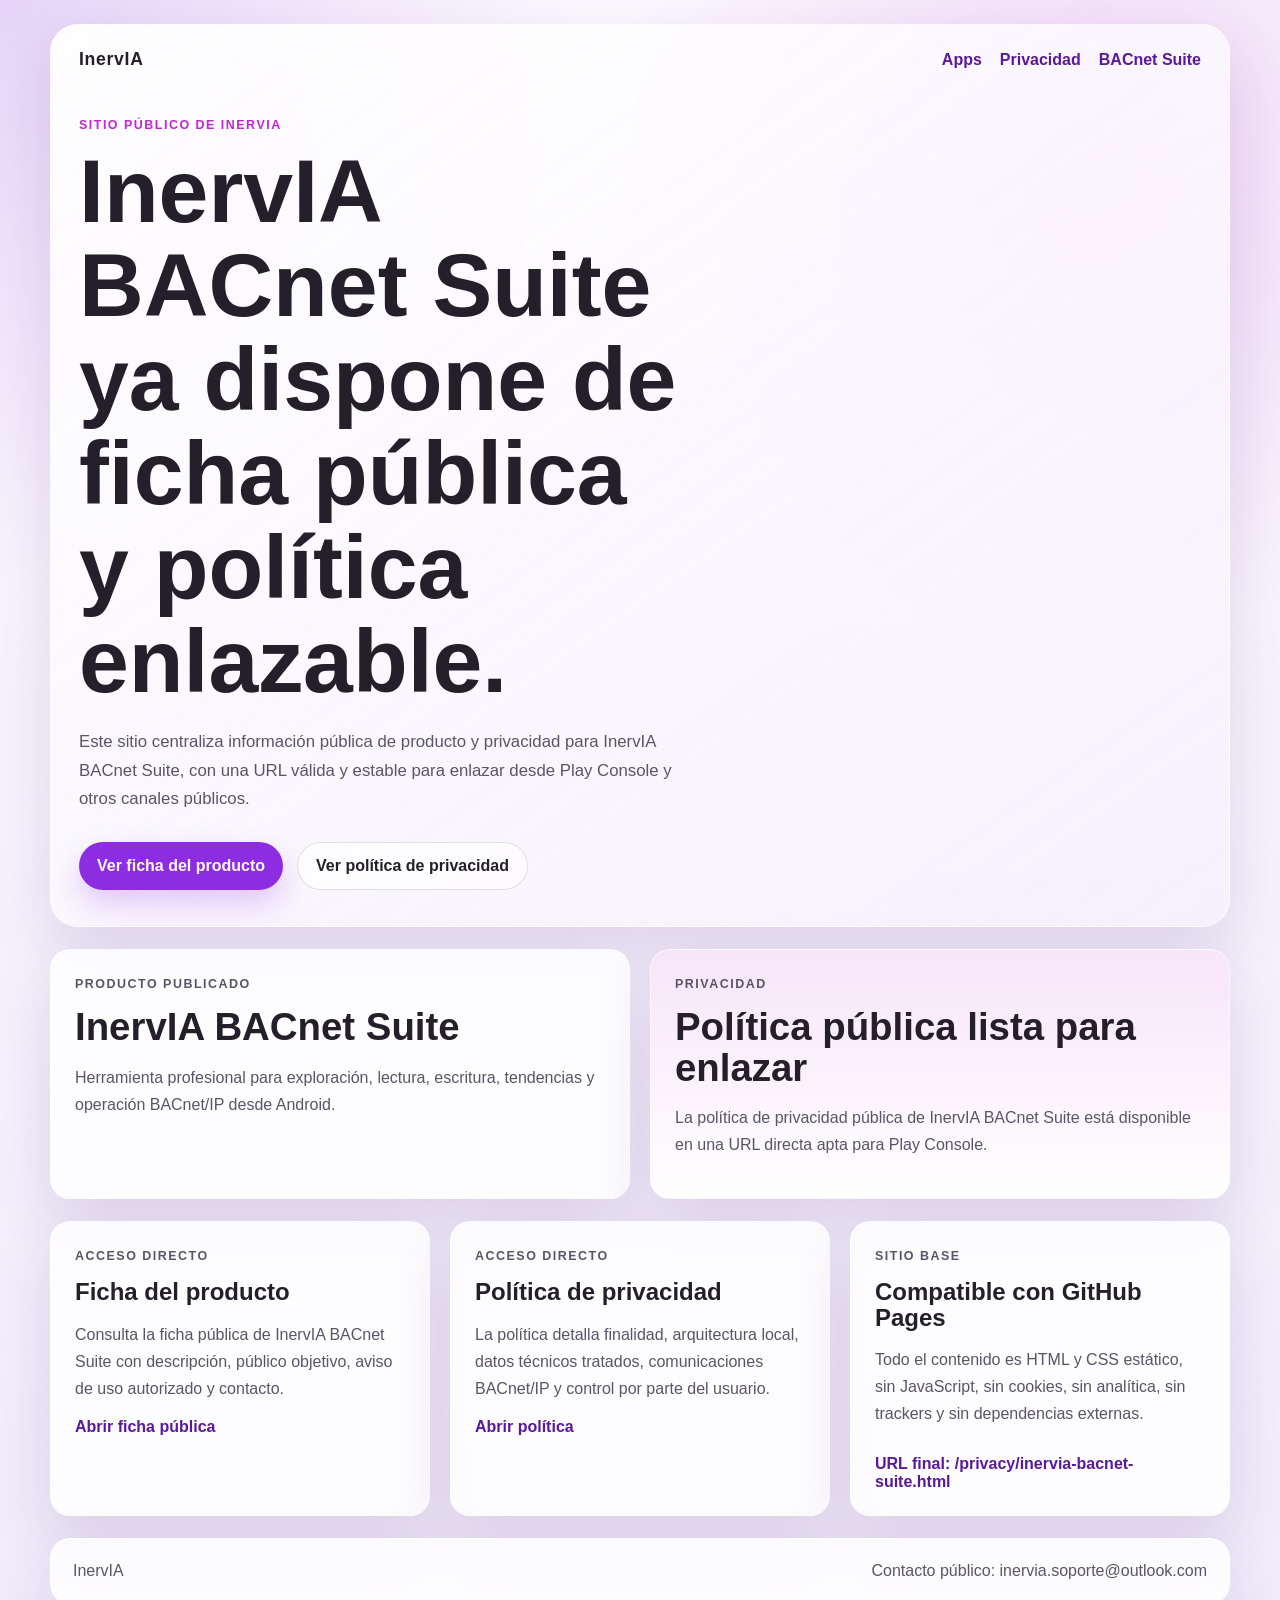
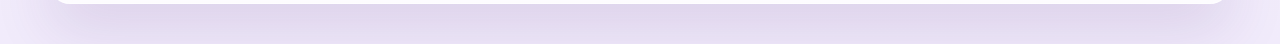
==== index.html @ f816b175 "Publica sitio inicial de InervIA Software" ====
<!DOCTYPE html>
<html lang="es">
<head>
  <meta charset="UTF-8">
  <meta name="viewport" content="width=device-width, initial-scale=1.0">
  <title>InervIA Software</title>
  <meta
    name="description"
    content="Sitio público de InervIA con acceso directo a la ficha y la política de privacidad de InervIA BACnet Suite."
  >
  <link rel="stylesheet" href="/styles.css">
</head>
<body>
  <div class="site-shell">
    <header class="hero">
      <nav class="topbar" aria-label="Principal">
        <a class="brand" href="/">InervIA</a>
        <div class="topbar-links">
          <a href="/apps/">Apps</a>
          <a href="/privacy/">Privacidad</a>
          <a href="/apps/inervia-bacnet-suite.html">BACnet Suite</a>
        </div>
      </nav>

      <section class="hero-copy">
        <p class="eyebrow">Sitio público de InervIA</p>
        <h1>InervIA BACnet Suite ya dispone de ficha pública y política enlazable.</h1>
        <p class="lead">
          Este sitio centraliza información pública de producto y privacidad para
          InervIA BACnet Suite, con una URL válida y estable para enlazar desde
          Play Console y otros canales públicos.
        </p>
        <div class="hero-actions">
          <a class="button button-primary" href="/apps/inervia-bacnet-suite.html">Ver ficha del producto</a>
          <a class="button button-secondary" href="/privacy/inervia-bacnet-suite.html">Ver política de privacidad</a>
        </div>
      </section>
    </header>

    <main>
      <section class="panel-grid" aria-label="Resumen">
        <article class="panel">
          <p class="panel-kicker">Producto publicado</p>
          <h2>InervIA BACnet Suite</h2>
          <p>
            Herramienta profesional para exploración, lectura, escritura, tendencias
            y operación BACnet/IP desde Android.
          </p>
        </article>

        <article class="panel accent-panel">
          <p class="panel-kicker">Privacidad</p>
          <h2>Política pública lista para enlazar</h2>
          <p>
            La política de privacidad pública de InervIA BACnet Suite está disponible
            en una URL directa apta para Play Console.
          </p>
        </article>
      </section>

      <section class="content-grid">
        <article class="content-card">
          <p class="panel-kicker">Acceso directo</p>
          <h3>Ficha del producto</h3>
          <p>
            Consulta la ficha pública de InervIA BACnet Suite con descripción,
            público objetivo, aviso de uso autorizado y contacto.
          </p>
          <a class="text-link" href="/apps/inervia-bacnet-suite.html">Abrir ficha pública</a>
        </article>

        <article class="content-card">
          <p class="panel-kicker">Acceso directo</p>
          <h3>Política de privacidad</h3>
          <p>
            La política detalla finalidad, arquitectura local, datos técnicos tratados,
            comunicaciones BACnet/IP y control por parte del usuario.
          </p>
          <a class="text-link" href="/privacy/inervia-bacnet-suite.html">Abrir política</a>
        </article>

        <article class="content-card">
          <p class="panel-kicker">Sitio base</p>
          <h3>Compatible con GitHub Pages</h3>
          <p>
            Todo el contenido es HTML y CSS estático, sin JavaScript, sin cookies,
            sin analítica, sin trackers y sin dependencias externas.
          </p>
          <span class="text-note">URL final: /privacy/inervia-bacnet-suite.html</span>
        </article>
      </section>
    </main>

    <footer class="site-footer">
      <p>InervIA</p>
      <p>Contacto público: inervia.soporte@outlook.com</p>
    </footer>
  </div>
</body>
</html>
---- styles.css ----
:root {
  --bg: #f7f4fb;
  --surface: rgba(255, 255, 255, 0.82);
  --surface-strong: #ffffff;
  --text: #241f2b;
  --muted: #5b5468;
  --line: rgba(36, 31, 43, 0.12);
  --brand: #8d2de2;
  --brand-deep: #5a189a;
  --accent: #c026d3;
  --shadow: 0 24px 60px rgba(79, 36, 122, 0.14);
  --radius-xl: 28px;
  --radius-lg: 20px;
  --radius-md: 14px;
  --max-width: 1180px;
}

* {
  box-sizing: border-box;
}

html {
  scroll-behavior: smooth;
}

body {
  margin: 0;
  font-family: "Segoe UI", Tahoma, Geneva, Verdana, sans-serif;
  color: var(--text);
  background:
    radial-gradient(circle at top left, rgba(141, 45, 226, 0.18), transparent 28%),
    radial-gradient(circle at 85% 10%, rgba(192, 38, 211, 0.16), transparent 26%),
    linear-gradient(180deg, #fbf9fe 0%, #f1ebfb 100%);
  min-height: 100vh;
}

a {
  color: inherit;
}

.site-shell {
  width: min(calc(100% - 32px), var(--max-width));
  margin: 0 auto;
  padding: 24px 0 40px;
}

.hero,
.panel,
.content-card,
.site-footer {
  backdrop-filter: blur(12px);
}

.hero {
  background: linear-gradient(145deg, rgba(255, 255, 255, 0.94), rgba(246, 240, 253, 0.8));
  border: 1px solid rgba(255, 255, 255, 0.55);
  border-radius: var(--radius-xl);
  box-shadow: var(--shadow);
  overflow: hidden;
}

.topbar {
  display: flex;
  justify-content: space-between;
  align-items: center;
  gap: 16px;
  padding: 24px 28px;
}

.brand {
  font-size: 1.1rem;
  font-weight: 700;
  letter-spacing: 0.04em;
  text-decoration: none;
}

.topbar-links {
  display: flex;
  gap: 18px;
  flex-wrap: wrap;
}

.topbar-links a,
.text-link {
  text-decoration: none;
  color: var(--brand-deep);
  font-weight: 600;
}

.hero-copy {
  padding: 24px 28px 36px;
}

.eyebrow,
.panel-kicker {
  margin: 0 0 12px;
  text-transform: uppercase;
  letter-spacing: 0.12em;
  font-size: 0.78rem;
  color: var(--accent);
  font-weight: 700;
}

h1,
h2,
h3 {
  margin: 0;
  line-height: 1.05;
}

h1 {
  max-width: 12ch;
  font-size: clamp(2.8rem, 7vw, 5.6rem);
}

h2 {
  font-size: clamp(1.8rem, 3vw, 2.4rem);
}

h3 {
  font-size: 1.5rem;
}

.lead,
.panel p,
.content-card p,
.site-footer p {
  color: var(--muted);
  line-height: 1.7;
}

.lead {
  max-width: 64ch;
  margin: 20px 0 0;
  font-size: 1.05rem;
}

.hero-actions {
  display: flex;
  gap: 14px;
  flex-wrap: wrap;
  margin-top: 28px;
}

.button {
  display: inline-flex;
  align-items: center;
  justify-content: center;
  min-height: 48px;
  padding: 0 18px;
  border-radius: 999px;
  text-decoration: none;
  font-weight: 700;
  transition: transform 180ms ease, box-shadow 180ms ease, background 180ms ease;
}

.button:hover,
.button:focus-visible,
.text-link:hover,
.text-link:focus-visible,
.topbar-links a:hover,
.topbar-links a:focus-visible {
  transform: translateY(-1px);
}

.button-primary {
  background: var(--brand);
  color: #fffaff;
  box-shadow: 0 14px 30px rgba(141, 45, 226, 0.24);
}

.button-secondary {
  background: rgba(255, 255, 255, 0.58);
  border: 1px solid var(--line);
}

.panel-grid,
.content-grid {
  display: grid;
  gap: 20px;
  margin-top: 22px;
}

.panel-grid {
  grid-template-columns: repeat(2, minmax(0, 1fr));
}

.content-grid {
  grid-template-columns: repeat(3, minmax(0, 1fr));
}

.panel,
.content-card,
.site-footer {
  background: var(--surface);
  border: 1px solid rgba(255, 255, 255, 0.6);
  border-radius: var(--radius-lg);
  box-shadow: var(--shadow);
}

.panel,
.content-card {
  padding: 24px;
}

.accent-panel {
  background:
    linear-gradient(180deg, rgba(192, 38, 211, 0.12), rgba(255, 255, 255, 0.72)),
    var(--surface-strong);
}

.text-note {
  display: inline-block;
  margin-top: 12px;
  color: var(--brand-deep);
  font-weight: 600;
}

.page-stack {
  display: grid;
  gap: 22px;
  margin-top: 22px;
}

.article-layout {
  display: grid;
  gap: 22px;
  grid-template-columns: minmax(0, 2fr) minmax(280px, 1fr);
  margin-top: 22px;
}

.article-card,
.sidebar-card {
  background: var(--surface);
  border: 1px solid rgba(255, 255, 255, 0.6);
  border-radius: var(--radius-lg);
  box-shadow: var(--shadow);
  padding: 26px;
}

.article-card h2,
.article-card h3,
.sidebar-card h3 {
  margin-bottom: 12px;
}

.article-card p,
.article-card li,
.sidebar-card p,
.sidebar-card li {
  color: var(--muted);
  line-height: 1.72;
}

.article-card section + section,
.sidebar-card section + section {
  margin-top: 26px;
}

.item-list {
  list-style: none;
  padding: 0;
  margin: 0;
  display: grid;
  gap: 16px;
}

.item-list li {
  padding: 18px 20px;
  background: rgba(255, 255, 255, 0.72);
  border: 1px solid var(--line);
  border-radius: var(--radius-md);
}

.item-list h3,
.item-list p {
  margin: 0;
}

.item-list p {
  margin-top: 8px;
}

.meta-list,
.bullet-list {
  padding-left: 20px;
  margin: 12px 0 0;
}

.meta-list li + li,
.bullet-list li + li {
  margin-top: 10px;
}

.callout {
  padding: 18px 20px;
  border-radius: var(--radius-md);
  border: 1px solid rgba(141, 45, 226, 0.18);
  background: linear-gradient(180deg, rgba(141, 45, 226, 0.08), rgba(255, 255, 255, 0.78));
}

.inline-code {
  font-family: Consolas, "Courier New", monospace;
  font-size: 0.95em;
  word-break: break-word;
}

.site-footer {
  display: flex;
  justify-content: space-between;
  gap: 16px;
  flex-wrap: wrap;
  padding: 18px 22px;
  margin-top: 22px;
}

.site-footer p {
  margin: 0;
}

@media (max-width: 900px) {
  .panel-grid,
  .content-grid,
  .article-layout {
    grid-template-columns: 1fr;
  }

  .topbar {
    align-items: flex-start;
    flex-direction: column;
  }
}

@media (max-width: 640px) {
  .site-shell {
    width: min(calc(100% - 20px), var(--max-width));
    padding-top: 10px;
  }

  .hero-copy,
  .topbar,
  .panel,
  .content-card,
  .article-card,
  .sidebar-card,
  .site-footer {
    padding-left: 18px;
    padding-right: 18px;
  }

  h1 {
    max-width: none;
  }

  .hero-actions {
    flex-direction: column;
  }

  .button {
    width: 100%;
  }
}
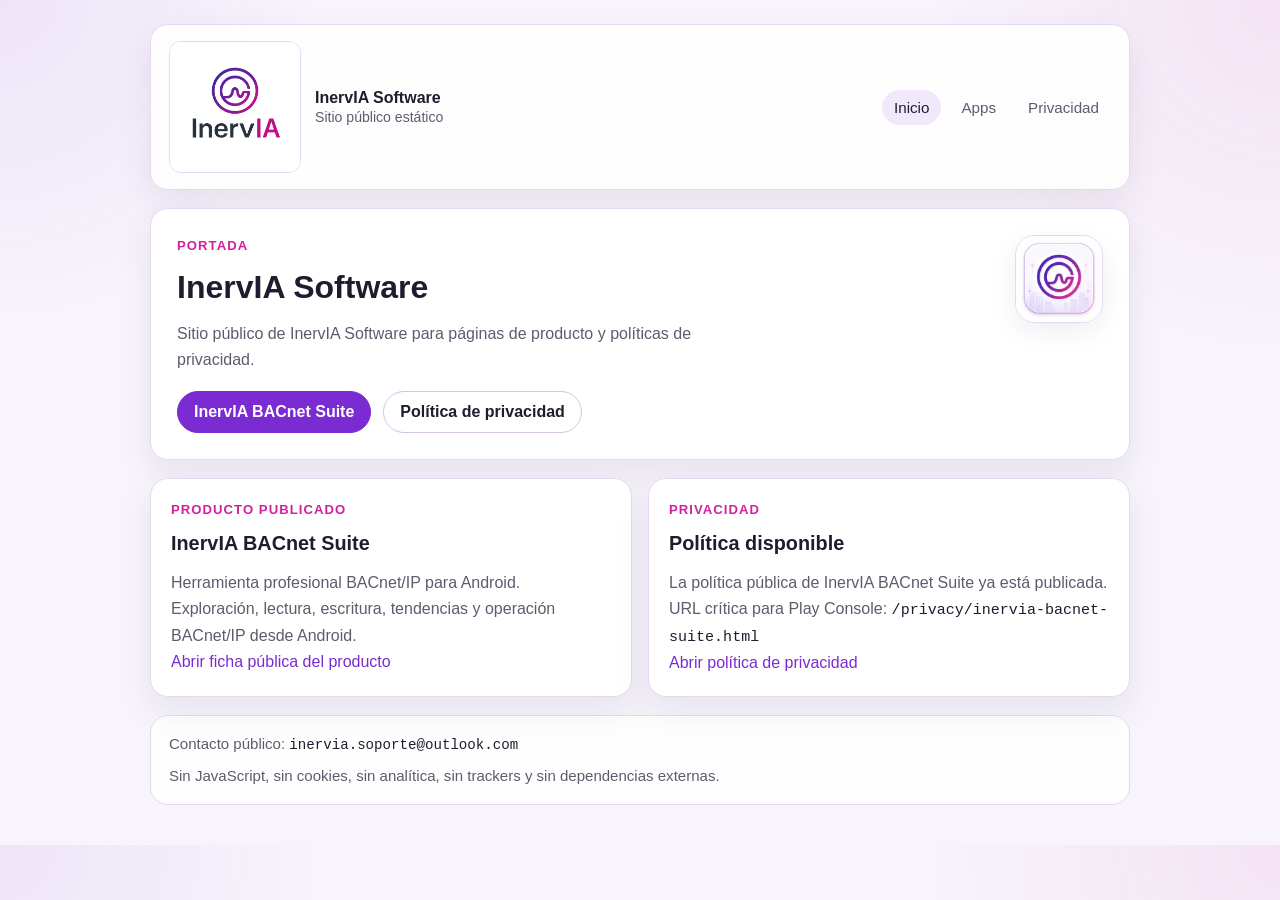
==== commit 1dd67b4e: "Actualiza sitio público de InervIA Software" ====
--- a/index.html
+++ b/index.html
@@ -1,99 +1,84 @@
 <!DOCTYPE html>
 <html lang="es">
 <head>
-  <meta charset="UTF-8">
+  <meta charset="utf-8">
   <meta name="viewport" content="width=device-width, initial-scale=1.0">
   <title>InervIA Software</title>
   <meta
     name="description"
-    content="Sitio público de InervIA con acceso directo a la ficha y la política de privacidad de InervIA BACnet Suite."
+    content="Sitio público de InervIA Software para páginas de producto y políticas de privacidad."
   >
   <link rel="stylesheet" href="/styles.css">
 </head>
 <body>
-  <div class="site-shell">
-    <header class="hero">
-      <nav class="topbar" aria-label="Principal">
-        <a class="brand" href="/">InervIA</a>
-        <div class="topbar-links">
-          <a href="/apps/">Apps</a>
-          <a href="/privacy/">Privacidad</a>
-          <a href="/apps/inervia-bacnet-suite.html">BACnet Suite</a>
-        </div>
+  <div class="page">
+    <header class="site-header">
+      <a class="brand" href="/">
+        <img class="brand-logo" src="/assets/img/inervia_logo_light.jpg" alt="Logo de InervIA">
+        <span class="brand-copy">
+          <strong>InervIA Software</strong>
+          <span>Sitio público estático</span>
+        </span>
+      </a>
+      <nav class="site-nav" aria-label="Principal">
+        <a class="is-current" href="/">Inicio</a>
+        <a href="/apps/">Apps</a>
+        <a href="/privacy/">Privacidad</a>
       </nav>
-
-      <section class="hero-copy">
-        <p class="eyebrow">Sitio público de InervIA</p>
-        <h1>InervIA BACnet Suite ya dispone de ficha pública y política enlazable.</h1>
-        <p class="lead">
-          Este sitio centraliza información pública de producto y privacidad para
-          InervIA BACnet Suite, con una URL válida y estable para enlazar desde
-          Play Console y otros canales públicos.
-        </p>
-        <div class="hero-actions">
-          <a class="button button-primary" href="/apps/inervia-bacnet-suite.html">Ver ficha del producto</a>
-          <a class="button button-secondary" href="/privacy/inervia-bacnet-suite.html">Ver política de privacidad</a>
-        </div>
-      </section>
     </header>
 
     <main>
-      <section class="panel-grid" aria-label="Resumen">
-        <article class="panel">
-          <p class="panel-kicker">Producto publicado</p>
-          <h2>InervIA BACnet Suite</h2>
-          <p>
-            Herramienta profesional para exploración, lectura, escritura, tendencias
-            y operación BACnet/IP desde Android.
-          </p>
-        </article>
-
-        <article class="panel accent-panel">
-          <p class="panel-kicker">Privacidad</p>
-          <h2>Política pública lista para enlazar</h2>
-          <p>
-            La política de privacidad pública de InervIA BACnet Suite está disponible
-            en una URL directa apta para Play Console.
-          </p>
-        </article>
+      <section class="main-card">
+        <div class="hero-row">
+          <div>
+            <p class="eyebrow">Portada</p>
+            <h1>InervIA Software</h1>
+            <p class="lead">
+              Sitio público de InervIA Software para páginas de producto y políticas
+              de privacidad.
+            </p>
+            <div class="hero-actions">
+              <a class="button button-primary" href="/apps/inervia-bacnet-suite.html">InervIA BACnet Suite</a>
+              <a class="button button-secondary" href="/privacy/inervia-bacnet-suite.html">Política de privacidad</a>
+            </div>
+          </div>
+          <div class="hero-side">
+            <img src="/assets/img/inervia_app_icon.png" alt="Icono de InervIA BACnet Suite">
+          </div>
+        </div>
       </section>
 
-      <section class="content-grid">
+      <section class="grid grid-2">
         <article class="content-card">
-          <p class="panel-kicker">Acceso directo</p>
-          <h3>Ficha del producto</h3>
-          <p>
-            Consulta la ficha pública de InervIA BACnet Suite con descripción,
-            público objetivo, aviso de uso autorizado y contacto.
+          <p class="eyebrow">Producto publicado</p>
+          <h2>InervIA BACnet Suite</h2>
+          <p class="lead">
+            Herramienta profesional BACnet/IP para Android.
           </p>
-          <a class="text-link" href="/apps/inervia-bacnet-suite.html">Abrir ficha pública</a>
+          <p class="muted">
+            Exploración, lectura, escritura, tendencias y operación BACnet/IP desde Android.
+          </p>
+          <p><a href="/apps/inervia-bacnet-suite.html">Abrir ficha pública del producto</a></p>
         </article>
 
         <article class="content-card">
-          <p class="panel-kicker">Acceso directo</p>
-          <h3>Política de privacidad</h3>
-          <p>
-            La política detalla finalidad, arquitectura local, datos técnicos tratados,
-            comunicaciones BACnet/IP y control por parte del usuario.
+          <p class="eyebrow">Privacidad</p>
+          <h2>Política disponible</h2>
+          <p class="lead">
+            La política pública de InervIA BACnet Suite ya está publicada.
           </p>
-          <a class="text-link" href="/privacy/inervia-bacnet-suite.html">Abrir política</a>
-        </article>
-
-        <article class="content-card">
-          <p class="panel-kicker">Sitio base</p>
-          <h3>Compatible con GitHub Pages</h3>
-          <p>
-            Todo el contenido es HTML y CSS estático, sin JavaScript, sin cookies,
-            sin analítica, sin trackers y sin dependencias externas.
+          <p class="muted">
+            URL crítica para Play Console:
+            <span class="inline-code">/privacy/inervia-bacnet-suite.html</span>
           </p>
-          <span class="text-note">URL final: /privacy/inervia-bacnet-suite.html</span>
+          <p><a href="/privacy/inervia-bacnet-suite.html">Abrir política de privacidad</a></p>
         </article>
       </section>
     </main>
 
-    <footer class="site-footer">
-      <p>InervIA</p>
-      <p>Contacto público: inervia.soporte@outlook.com</p>
+    <footer class="footer">
+      <p>Contacto público: <span class="inline-code">inervia.soporte@outlook.com</span></p>
+      <p>Sin JavaScript, sin cookies, sin analítica, sin trackers y sin dependencias externas.</p>
     </footer>
   </div>
 </body>
--- a/styles.css
+++ b/styles.css
@@ -1,18 +1,19 @@
 :root {
   --bg: #f7f4fb;
-  --surface: rgba(255, 255, 255, 0.82);
-  --surface-strong: #ffffff;
-  --text: #241f2b;
-  --muted: #5b5468;
-  --line: rgba(36, 31, 43, 0.12);
-  --brand: #8d2de2;
-  --brand-deep: #5a189a;
-  --accent: #c026d3;
-  --shadow: 0 24px 60px rgba(79, 36, 122, 0.14);
-  --radius-xl: 28px;
-  --radius-lg: 20px;
+  --surface: #ffffff;
+  --surface-muted: #fcfaff;
+  --text: #2b2235;
+  --text-soft: #5f5b6e;
+  --brand: #7b2bd2;
+  --brand-dark: #221b2f;
+  --accent: #d1219f;
+  --border: #e5d9f2;
+  --border-strong: #d6c4ea;
+  --shadow: 0 14px 34px rgba(48, 31, 77, 0.08);
+  --max-width: 980px;
+  --radius-lg: 18px;
   --radius-md: 14px;
-  --max-width: 1180px;
+  --radius-sm: 10px;
 }
 
 * {
@@ -20,7 +21,7 @@
 }
 
 html {
-  scroll-behavior: smooth;
+  font-size: 16px;
 }
 
 body {
@@ -28,328 +29,355 @@
   font-family: "Segoe UI", Tahoma, Geneva, Verdana, sans-serif;
   color: var(--text);
   background:
-    radial-gradient(circle at top left, rgba(141, 45, 226, 0.18), transparent 28%),
-    radial-gradient(circle at 85% 10%, rgba(192, 38, 211, 0.16), transparent 26%),
-    linear-gradient(180deg, #fbf9fe 0%, #f1ebfb 100%);
-  min-height: 100vh;
+    radial-gradient(circle at top right, rgba(209, 33, 159, 0.08), transparent 22rem),
+    radial-gradient(circle at top left, rgba(123, 43, 210, 0.08), transparent 20rem),
+    var(--bg);
+}
+
+img {
+  display: block;
+  max-width: 100%;
 }
 
 a {
-  color: inherit;
-}
-
-.site-shell {
+  color: var(--brand);
+  text-decoration: none;
+}
+
+a:hover,
+a:focus-visible {
+  text-decoration: underline;
+}
+
+.page {
   width: min(calc(100% - 32px), var(--max-width));
   margin: 0 auto;
   padding: 24px 0 40px;
 }
 
-.hero,
+.site-header {
+  display: flex;
+  align-items: center;
+  justify-content: space-between;
+  gap: 18px;
+  padding: 16px 18px;
+  background: rgba(255, 255, 255, 0.9);
+  border: 1px solid var(--border);
+  border-radius: var(--radius-lg);
+  box-shadow: var(--shadow);
+}
+
+.brand {
+  display: inline-flex;
+  align-items: center;
+  gap: 14px;
+  min-width: 0;
+  color: inherit;
+  text-decoration: none;
+}
+
+.brand-logo {
+  width: 132px;
+  height: auto;
+  border-radius: 12px;
+  border: 1px solid var(--border);
+  background: #ffffff;
+}
+
+.brand-mark {
+  width: 44px;
+  height: 44px;
+  border-radius: 12px;
+  border: 1px solid var(--border);
+  background: #ffffff;
+}
+
+.brand-copy {
+  min-width: 0;
+}
+
+.brand-copy strong {
+  display: block;
+  font-size: 1rem;
+  color: var(--brand-dark);
+}
+
+.brand-copy span {
+  display: block;
+  margin-top: 2px;
+  font-size: 0.88rem;
+  color: var(--text-soft);
+}
+
+.site-nav {
+  display: flex;
+  align-items: center;
+  gap: 8px;
+  flex-wrap: wrap;
+}
+
+.site-nav a {
+  padding: 9px 12px;
+  border-radius: 999px;
+  color: var(--text-soft);
+  font-size: 0.95rem;
+}
+
+.site-nav a.is-current,
+.site-nav a:hover,
+.site-nav a:focus-visible {
+  background: #f1e9fb;
+  color: var(--brand-dark);
+  text-decoration: none;
+}
+
+.main-card,
 .panel,
+.list-card,
 .content-card,
-.site-footer {
-  backdrop-filter: blur(12px);
-}
-
-.hero {
-  background: linear-gradient(145deg, rgba(255, 255, 255, 0.94), rgba(246, 240, 253, 0.8));
-  border: 1px solid rgba(255, 255, 255, 0.55);
-  border-radius: var(--radius-xl);
+.meta-card {
+  background: var(--surface);
+  border: 1px solid var(--border);
+  border-radius: var(--radius-lg);
   box-shadow: var(--shadow);
-  overflow: hidden;
-}
-
-.topbar {
+}
+
+.main-card {
+  margin-top: 18px;
+  padding: 26px;
+}
+
+.hero-row {
   display: flex;
+  align-items: flex-start;
   justify-content: space-between;
-  align-items: center;
-  gap: 16px;
-  padding: 24px 28px;
-}
-
-.brand {
-  font-size: 1.1rem;
+  gap: 24px;
+}
+
+.eyebrow {
+  margin: 0 0 10px;
+  color: var(--accent);
+  font-size: 0.82rem;
   font-weight: 700;
-  letter-spacing: 0.04em;
-  text-decoration: none;
-}
-
-.topbar-links {
-  display: flex;
-  gap: 18px;
-  flex-wrap: wrap;
-}
-
-.topbar-links a,
-.text-link {
-  text-decoration: none;
-  color: var(--brand-deep);
-  font-weight: 600;
-}
-
-.hero-copy {
-  padding: 24px 28px 36px;
-}
-
-.eyebrow,
-.panel-kicker {
-  margin: 0 0 12px;
+  letter-spacing: 0.08em;
   text-transform: uppercase;
-  letter-spacing: 0.12em;
-  font-size: 0.78rem;
-  color: var(--accent);
-  font-weight: 700;
 }
 
 h1,
 h2,
 h3 {
   margin: 0;
-  line-height: 1.05;
+  color: var(--brand-dark);
+  line-height: 1.25;
 }
 
 h1 {
-  max-width: 12ch;
-  font-size: clamp(2.8rem, 7vw, 5.6rem);
+  font-size: clamp(1.75rem, 2.5vw, 2.2rem);
 }
 
 h2 {
-  font-size: clamp(1.8rem, 3vw, 2.4rem);
+  font-size: 1.24rem;
 }
 
 h3 {
-  font-size: 1.5rem;
-}
-
-.lead,
-.panel p,
-.content-card p,
-.site-footer p {
-  color: var(--muted);
-  line-height: 1.7;
+  font-size: 1.05rem;
+}
+
+p,
+li {
+  color: var(--text-soft);
+  line-height: 1.65;
+}
+
+p {
+  margin: 0;
 }
 
 .lead {
-  max-width: 64ch;
-  margin: 20px 0 0;
-  font-size: 1.05rem;
+  margin-top: 14px;
+  max-width: 62ch;
+  font-size: 1rem;
 }
 
 .hero-actions {
   display: flex;
-  gap: 14px;
+  gap: 12px;
   flex-wrap: wrap;
-  margin-top: 28px;
+  margin-top: 18px;
 }
 
 .button {
   display: inline-flex;
   align-items: center;
   justify-content: center;
-  min-height: 48px;
-  padding: 0 18px;
+  min-height: 42px;
+  padding: 0 16px;
   border-radius: 999px;
-  text-decoration: none;
-  font-weight: 700;
-  transition: transform 180ms ease, box-shadow 180ms ease, background 180ms ease;
-}
-
-.button:hover,
-.button:focus-visible,
-.text-link:hover,
-.text-link:focus-visible,
-.topbar-links a:hover,
-.topbar-links a:focus-visible {
-  transform: translateY(-1px);
+  border: 1px solid var(--border-strong);
+  font-weight: 600;
 }
 
 .button-primary {
   background: var(--brand);
-  color: #fffaff;
-  box-shadow: 0 14px 30px rgba(141, 45, 226, 0.24);
+  border-color: var(--brand);
+  color: #ffffff;
 }
 
 .button-secondary {
-  background: rgba(255, 255, 255, 0.58);
-  border: 1px solid var(--line);
-}
-
-.panel-grid,
-.content-grid {
+  background: #ffffff;
+  color: var(--brand-dark);
+}
+
+.hero-side {
+  flex: 0 0 88px;
+}
+
+.hero-side img {
+  width: 88px;
+  height: 88px;
+  border-radius: 20px;
+  border: 1px solid var(--border);
+  box-shadow: 0 8px 24px rgba(48, 31, 77, 0.08);
+}
+
+.grid {
   display: grid;
-  gap: 20px;
-  margin-top: 22px;
-}
-
-.panel-grid {
+  gap: 16px;
+  margin-top: 18px;
+}
+
+.grid-2 {
   grid-template-columns: repeat(2, minmax(0, 1fr));
 }
 
-.content-grid {
+.grid-3 {
   grid-template-columns: repeat(3, minmax(0, 1fr));
 }
 
 .panel,
 .content-card,
-.site-footer {
-  background: var(--surface);
-  border: 1px solid rgba(255, 255, 255, 0.6);
-  border-radius: var(--radius-lg);
-  box-shadow: var(--shadow);
-}
-
-.panel,
-.content-card {
-  padding: 24px;
-}
-
-.accent-panel {
-  background:
-    linear-gradient(180deg, rgba(192, 38, 211, 0.12), rgba(255, 255, 255, 0.72)),
-    var(--surface-strong);
-}
-
-.text-note {
-  display: inline-block;
-  margin-top: 12px;
-  color: var(--brand-deep);
-  font-weight: 600;
-}
-
-.page-stack {
-  display: grid;
-  gap: 22px;
-  margin-top: 22px;
-}
-
-.article-layout {
-  display: grid;
-  gap: 22px;
-  grid-template-columns: minmax(0, 2fr) minmax(280px, 1fr);
-  margin-top: 22px;
-}
-
-.article-card,
-.sidebar-card {
-  background: var(--surface);
-  border: 1px solid rgba(255, 255, 255, 0.6);
-  border-radius: var(--radius-lg);
-  box-shadow: var(--shadow);
-  padding: 26px;
-}
-
-.article-card h2,
-.article-card h3,
-.sidebar-card h3 {
-  margin-bottom: 12px;
-}
-
-.article-card p,
-.article-card li,
-.sidebar-card p,
-.sidebar-card li {
-  color: var(--muted);
-  line-height: 1.72;
-}
-
-.article-card section + section,
-.sidebar-card section + section {
-  margin-top: 26px;
-}
-
-.item-list {
+.list-card,
+.meta-card {
+  padding: 20px;
+}
+
+.list {
   list-style: none;
   padding: 0;
   margin: 0;
   display: grid;
-  gap: 16px;
-}
-
-.item-list li {
-  padding: 18px 20px;
-  background: rgba(255, 255, 255, 0.72);
-  border: 1px solid var(--line);
+  gap: 14px;
+}
+
+.list li {
+  padding: 16px 18px;
+  border: 1px solid var(--border);
   border-radius: var(--radius-md);
-}
-
-.item-list h3,
-.item-list p {
-  margin: 0;
-}
-
-.item-list p {
-  margin-top: 8px;
-}
-
-.meta-list,
-.bullet-list {
+  background: var(--surface-muted);
+}
+
+.list li p,
+.list li h3 {
+  margin-top: 6px;
+}
+
+.article-layout {
+  display: grid;
+  grid-template-columns: minmax(0, 1.7fr) minmax(250px, 0.9fr);
+  gap: 18px;
+  margin-top: 18px;
+}
+
+.article-card {
+  background: var(--surface);
+  border: 1px solid var(--border);
+  border-radius: var(--radius-lg);
+  box-shadow: var(--shadow);
+  padding: 24px;
+}
+
+.article-card section + section,
+.meta-card section + section {
+  margin-top: 24px;
+}
+
+.article-card h2 {
+  margin-bottom: 10px;
+}
+
+.article-card ul,
+.meta-card ul {
+  margin: 12px 0 0;
   padding-left: 20px;
-  margin: 12px 0 0;
-}
-
-.meta-list li + li,
-.bullet-list li + li {
-  margin-top: 10px;
 }
 
 .callout {
-  padding: 18px 20px;
+  padding: 15px 16px;
+  background: #fbf7ff;
+  border: 1px solid var(--border);
+  border-left: 4px solid var(--accent);
   border-radius: var(--radius-md);
-  border: 1px solid rgba(141, 45, 226, 0.18);
-  background: linear-gradient(180deg, rgba(141, 45, 226, 0.08), rgba(255, 255, 255, 0.78));
+}
+
+.muted {
+  color: var(--text-soft);
 }
 
 .inline-code {
   font-family: Consolas, "Courier New", monospace;
-  font-size: 0.95em;
-  word-break: break-word;
-}
-
-.site-footer {
-  display: flex;
-  justify-content: space-between;
-  gap: 16px;
-  flex-wrap: wrap;
-  padding: 18px 22px;
-  margin-top: 22px;
-}
-
-.site-footer p {
-  margin: 0;
-}
-
-@media (max-width: 900px) {
-  .panel-grid,
-  .content-grid,
-  .article-layout {
+  font-size: 0.94em;
+  color: var(--brand-dark);
+}
+
+.footer {
+  margin-top: 18px;
+  padding: 16px 18px;
+  background: rgba(255, 255, 255, 0.88);
+  border: 1px solid var(--border);
+  border-radius: var(--radius-lg);
+  color: var(--text-soft);
+  font-size: 0.94rem;
+}
+
+.footer p + p {
+  margin-top: 6px;
+}
+
+@media (max-width: 860px) {
+  .site-header,
+  .hero-row,
+  .article-layout,
+  .grid-2,
+  .grid-3 {
     grid-template-columns: 1fr;
-  }
-
-  .topbar {
-    align-items: flex-start;
     flex-direction: column;
   }
+
+  .hero-side {
+    flex-basis: auto;
+  }
 }
 
 @media (max-width: 640px) {
-  .site-shell {
+  .page {
     width: min(calc(100% - 20px), var(--max-width));
-    padding-top: 10px;
-  }
-
-  .hero-copy,
-  .topbar,
+    padding-top: 14px;
+  }
+
+  .site-header,
+  .main-card,
   .panel,
+  .list-card,
   .content-card,
   .article-card,
-  .sidebar-card,
-  .site-footer {
-    padding-left: 18px;
-    padding-right: 18px;
-  }
-
-  h1 {
-    max-width: none;
+  .meta-card,
+  .footer {
+    padding-left: 16px;
+    padding-right: 16px;
+  }
+
+  .brand-logo {
+    width: 110px;
   }
 
   .hero-actions {
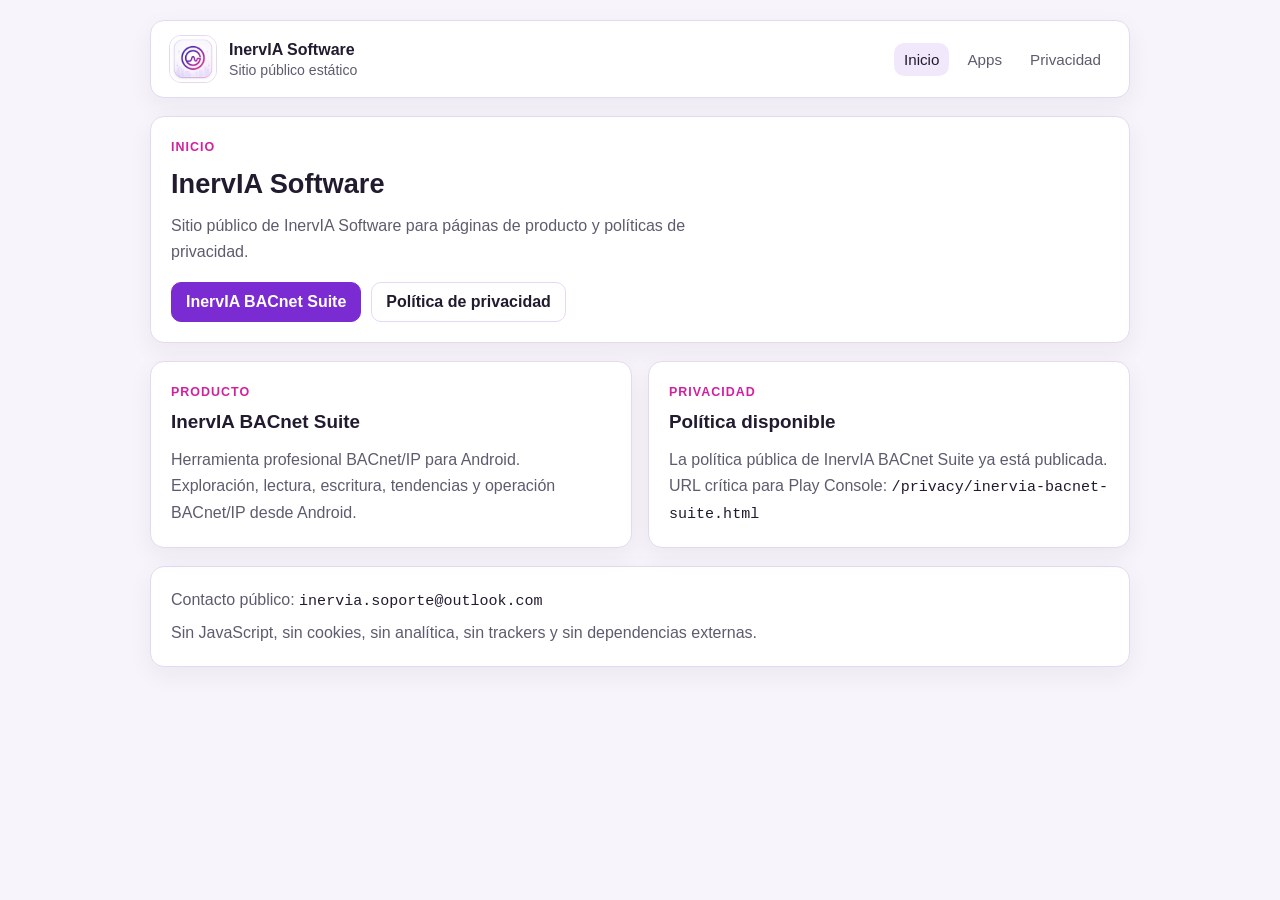
==== commit b2a2b0ea: "Actualiza sitio público de InervIA Software" ====
--- a/index.html
+++ b/index.html
@@ -14,7 +14,7 @@
   <div class="page">
     <header class="site-header">
       <a class="brand" href="/">
-        <img class="brand-logo" src="/assets/img/inervia_logo_light.jpg" alt="Logo de InervIA">
+        <img class="brand-icon" src="/assets/img/inervia_app_icon.png" alt="Icono de InervIA">
         <span class="brand-copy">
           <strong>InervIA Software</strong>
           <span>Sitio público estático</span>
@@ -28,50 +28,31 @@
     </header>
 
     <main>
-      <section class="main-card">
-        <div class="hero-row">
-          <div>
-            <p class="eyebrow">Portada</p>
-            <h1>InervIA Software</h1>
-            <p class="lead">
-              Sitio público de InervIA Software para páginas de producto y políticas
-              de privacidad.
-            </p>
-            <div class="hero-actions">
-              <a class="button button-primary" href="/apps/inervia-bacnet-suite.html">InervIA BACnet Suite</a>
-              <a class="button button-secondary" href="/privacy/inervia-bacnet-suite.html">Política de privacidad</a>
-            </div>
-          </div>
-          <div class="hero-side">
-            <img src="/assets/img/inervia_app_icon.png" alt="Icono de InervIA BACnet Suite">
-          </div>
+      <section class="card">
+        <p class="eyebrow">Inicio</p>
+        <h1>InervIA Software</h1>
+        <p class="lead">
+          Sitio público de InervIA Software para páginas de producto y políticas de privacidad.
+        </p>
+        <div class="actions">
+          <a class="button button-primary" href="/apps/inervia-bacnet-suite.html">InervIA BACnet Suite</a>
+          <a class="button" href="/privacy/inervia-bacnet-suite.html">Política de privacidad</a>
         </div>
       </section>
 
       <section class="grid grid-2">
-        <article class="content-card">
-          <p class="eyebrow">Producto publicado</p>
+        <article class="section-card">
+          <p class="eyebrow">Producto</p>
           <h2>InervIA BACnet Suite</h2>
-          <p class="lead">
-            Herramienta profesional BACnet/IP para Android.
-          </p>
-          <p class="muted">
-            Exploración, lectura, escritura, tendencias y operación BACnet/IP desde Android.
-          </p>
-          <p><a href="/apps/inervia-bacnet-suite.html">Abrir ficha pública del producto</a></p>
+          <p class="lead">Herramienta profesional BACnet/IP para Android.</p>
+          <p>Exploración, lectura, escritura, tendencias y operación BACnet/IP desde Android.</p>
         </article>
 
-        <article class="content-card">
+        <article class="section-card">
           <p class="eyebrow">Privacidad</p>
           <h2>Política disponible</h2>
-          <p class="lead">
-            La política pública de InervIA BACnet Suite ya está publicada.
-          </p>
-          <p class="muted">
-            URL crítica para Play Console:
-            <span class="inline-code">/privacy/inervia-bacnet-suite.html</span>
-          </p>
-          <p><a href="/privacy/inervia-bacnet-suite.html">Abrir política de privacidad</a></p>
+          <p class="lead">La política pública de InervIA BACnet Suite ya está publicada.</p>
+          <p>URL crítica para Play Console: <span class="inline-code">/privacy/inervia-bacnet-suite.html</span></p>
         </article>
       </section>
     </main>
--- a/styles.css
+++ b/styles.css
@@ -1,19 +1,16 @@
 :root {
   --bg: #f7f4fb;
   --surface: #ffffff;
-  --surface-muted: #fcfaff;
+  --surface-soft: #fcfaff;
   --text: #2b2235;
-  --text-soft: #5f5b6e;
+  --text-muted: #5f5b6e;
   --brand: #7b2bd2;
   --brand-dark: #221b2f;
   --accent: #d1219f;
   --border: #e5d9f2;
-  --border-strong: #d6c4ea;
-  --shadow: 0 14px 34px rgba(48, 31, 77, 0.08);
+  --shadow: 0 8px 24px rgba(43, 34, 53, 0.06);
   --max-width: 980px;
-  --radius-lg: 18px;
-  --radius-md: 14px;
-  --radius-sm: 10px;
+  --radius: 14px;
 }
 
 * {
@@ -28,10 +25,7 @@
   margin: 0;
   font-family: "Segoe UI", Tahoma, Geneva, Verdana, sans-serif;
   color: var(--text);
-  background:
-    radial-gradient(circle at top right, rgba(209, 33, 159, 0.08), transparent 22rem),
-    radial-gradient(circle at top left, rgba(123, 43, 210, 0.08), transparent 20rem),
-    var(--bg);
+  background: var(--bg);
 }
 
 img {
@@ -52,44 +46,38 @@
 .page {
   width: min(calc(100% - 32px), var(--max-width));
   margin: 0 auto;
-  padding: 24px 0 40px;
+  padding: 20px 0 36px;
 }
 
 .site-header {
   display: flex;
   align-items: center;
   justify-content: space-between;
-  gap: 18px;
-  padding: 16px 18px;
-  background: rgba(255, 255, 255, 0.9);
-  border: 1px solid var(--border);
-  border-radius: var(--radius-lg);
+  gap: 16px;
+  padding: 14px 18px;
+  background: var(--surface);
+  border: 1px solid var(--border);
+  border-radius: var(--radius);
   box-shadow: var(--shadow);
 }
 
 .brand {
   display: inline-flex;
   align-items: center;
-  gap: 14px;
+  gap: 12px;
+  color: inherit;
   min-width: 0;
-  color: inherit;
-  text-decoration: none;
-}
-
-.brand-logo {
-  width: 132px;
-  height: auto;
+}
+
+.brand-icon {
+  width: 48px;
+  height: 48px;
+  max-width: 48px;
+  max-height: 48px;
   border-radius: 12px;
   border: 1px solid var(--border);
   background: #ffffff;
-}
-
-.brand-mark {
-  width: 44px;
-  height: 44px;
-  border-radius: 12px;
-  border: 1px solid var(--border);
-  background: #ffffff;
+  object-fit: contain;
 }
 
 .brand-copy {
@@ -99,6 +87,7 @@
 .brand-copy strong {
   display: block;
   font-size: 1rem;
+  line-height: 1.2;
   color: var(--brand-dark);
 }
 
@@ -106,7 +95,7 @@
   display: block;
   margin-top: 2px;
   font-size: 0.88rem;
-  color: var(--text-soft);
+  color: var(--text-muted);
 }
 
 .site-nav {
@@ -117,9 +106,9 @@
 }
 
 .site-nav a {
-  padding: 9px 12px;
-  border-radius: 999px;
-  color: var(--text-soft);
+  padding: 8px 10px;
+  border-radius: 10px;
+  color: var(--text-muted);
   font-size: 0.95rem;
 }
 
@@ -131,33 +120,38 @@
   text-decoration: none;
 }
 
-.main-card,
-.panel,
+.card,
+.section-card,
 .list-card,
-.content-card,
-.meta-card {
+.article-card,
+.aside-card,
+.footer {
   background: var(--surface);
   border: 1px solid var(--border);
-  border-radius: var(--radius-lg);
+  border-radius: var(--radius);
   box-shadow: var(--shadow);
 }
 
-.main-card {
+.card,
+.section-card,
+.list-card,
+.article-card,
+.aside-card,
+.footer {
+  padding: 20px;
+}
+
+.card,
+.article-layout,
+.grid,
+.footer {
   margin-top: 18px;
-  padding: 26px;
-}
-
-.hero-row {
-  display: flex;
-  align-items: flex-start;
-  justify-content: space-between;
-  gap: 24px;
 }
 
 .eyebrow {
-  margin: 0 0 10px;
+  margin: 0 0 8px;
   color: var(--accent);
-  font-size: 0.82rem;
+  font-size: 0.78rem;
   font-weight: 700;
   letter-spacing: 0.08em;
   text-transform: uppercase;
@@ -168,24 +162,24 @@
 h3 {
   margin: 0;
   color: var(--brand-dark);
-  line-height: 1.25;
+  line-height: 1.3;
 }
 
 h1 {
-  font-size: clamp(1.75rem, 2.5vw, 2.2rem);
+  font-size: 1.7rem;
 }
 
 h2 {
-  font-size: 1.24rem;
+  font-size: 1.18rem;
 }
 
 h3 {
-  font-size: 1.05rem;
+  font-size: 1rem;
 }
 
 p,
 li {
-  color: var(--text-soft);
+  color: var(--text-muted);
   line-height: 1.65;
 }
 
@@ -194,26 +188,27 @@
 }
 
 .lead {
-  margin-top: 14px;
-  max-width: 62ch;
-  font-size: 1rem;
-}
-
-.hero-actions {
+  margin-top: 12px;
+  max-width: 64ch;
+}
+
+.actions {
   display: flex;
-  gap: 12px;
+  gap: 10px;
   flex-wrap: wrap;
-  margin-top: 18px;
+  margin-top: 16px;
 }
 
 .button {
   display: inline-flex;
   align-items: center;
   justify-content: center;
-  min-height: 42px;
-  padding: 0 16px;
-  border-radius: 999px;
-  border: 1px solid var(--border-strong);
+  min-height: 40px;
+  padding: 0 14px;
+  border: 1px solid var(--border);
+  border-radius: 10px;
+  background: #ffffff;
+  color: var(--brand-dark);
   font-weight: 600;
 }
 
@@ -223,42 +218,29 @@
   color: #ffffff;
 }
 
-.button-secondary {
+.media-row {
+  display: flex;
+  align-items: flex-start;
+  gap: 16px;
+}
+
+.media-row img.app-icon {
+  width: 72px;
+  height: 72px;
+  border-radius: 16px;
+  border: 1px solid var(--border);
+  object-fit: contain;
   background: #ffffff;
-  color: var(--brand-dark);
-}
-
-.hero-side {
-  flex: 0 0 88px;
-}
-
-.hero-side img {
-  width: 88px;
-  height: 88px;
-  border-radius: 20px;
-  border: 1px solid var(--border);
-  box-shadow: 0 8px 24px rgba(48, 31, 77, 0.08);
+  flex: 0 0 72px;
 }
 
 .grid {
   display: grid;
   gap: 16px;
-  margin-top: 18px;
 }
 
 .grid-2 {
   grid-template-columns: repeat(2, minmax(0, 1fr));
-}
-
-.grid-3 {
-  grid-template-columns: repeat(3, minmax(0, 1fr));
-}
-
-.panel,
-.content-card,
-.list-card,
-.meta-card {
-  padding: 20px;
 }
 
 .list {
@@ -266,77 +248,54 @@
   padding: 0;
   margin: 0;
   display: grid;
-  gap: 14px;
+  gap: 12px;
 }
 
 .list li {
-  padding: 16px 18px;
-  border: 1px solid var(--border);
-  border-radius: var(--radius-md);
-  background: var(--surface-muted);
-}
-
-.list li p,
-.list li h3 {
+  padding: 14px 16px;
+  background: var(--surface-soft);
+  border: 1px solid var(--border);
+  border-radius: 12px;
+}
+
+.list li p {
   margin-top: 6px;
 }
 
 .article-layout {
   display: grid;
-  grid-template-columns: minmax(0, 1.7fr) minmax(250px, 0.9fr);
+  grid-template-columns: minmax(0, 1fr) 280px;
   gap: 18px;
-  margin-top: 18px;
-}
-
-.article-card {
-  background: var(--surface);
-  border: 1px solid var(--border);
-  border-radius: var(--radius-lg);
-  box-shadow: var(--shadow);
-  padding: 24px;
 }
 
 .article-card section + section,
-.meta-card section + section {
-  margin-top: 24px;
-}
-
-.article-card h2 {
+.aside-card section + section {
+  margin-top: 22px;
+}
+
+.article-card h2,
+.aside-card h2 {
   margin-bottom: 10px;
 }
 
 .article-card ul,
-.meta-card ul {
+.aside-card ul {
   margin: 12px 0 0;
   padding-left: 20px;
 }
 
 .callout {
-  padding: 15px 16px;
+  padding: 14px 15px;
   background: #fbf7ff;
   border: 1px solid var(--border);
   border-left: 4px solid var(--accent);
-  border-radius: var(--radius-md);
-}
-
-.muted {
-  color: var(--text-soft);
+  border-radius: 12px;
 }
 
 .inline-code {
   font-family: Consolas, "Courier New", monospace;
+  color: var(--brand-dark);
   font-size: 0.94em;
-  color: var(--brand-dark);
-}
-
-.footer {
-  margin-top: 18px;
-  padding: 16px 18px;
-  background: rgba(255, 255, 255, 0.88);
-  border: 1px solid var(--border);
-  border-radius: var(--radius-lg);
-  color: var(--text-soft);
-  font-size: 0.94rem;
 }
 
 .footer p + p {
@@ -345,16 +304,14 @@
 
 @media (max-width: 860px) {
   .site-header,
-  .hero-row,
-  .article-layout,
+  .media-row {
+    flex-direction: column;
+    align-items: flex-start;
+  }
+
   .grid-2,
-  .grid-3 {
+  .article-layout {
     grid-template-columns: 1fr;
-    flex-direction: column;
-  }
-
-  .hero-side {
-    flex-basis: auto;
   }
 }
 
@@ -365,22 +322,16 @@
   }
 
   .site-header,
-  .main-card,
-  .panel,
+  .card,
+  .section-card,
   .list-card,
-  .content-card,
   .article-card,
-  .meta-card,
+  .aside-card,
   .footer {
-    padding-left: 16px;
-    padding-right: 16px;
-  }
-
-  .brand-logo {
-    width: 110px;
-  }
-
-  .hero-actions {
+    padding: 16px;
+  }
+
+  .actions {
     flex-direction: column;
   }
 
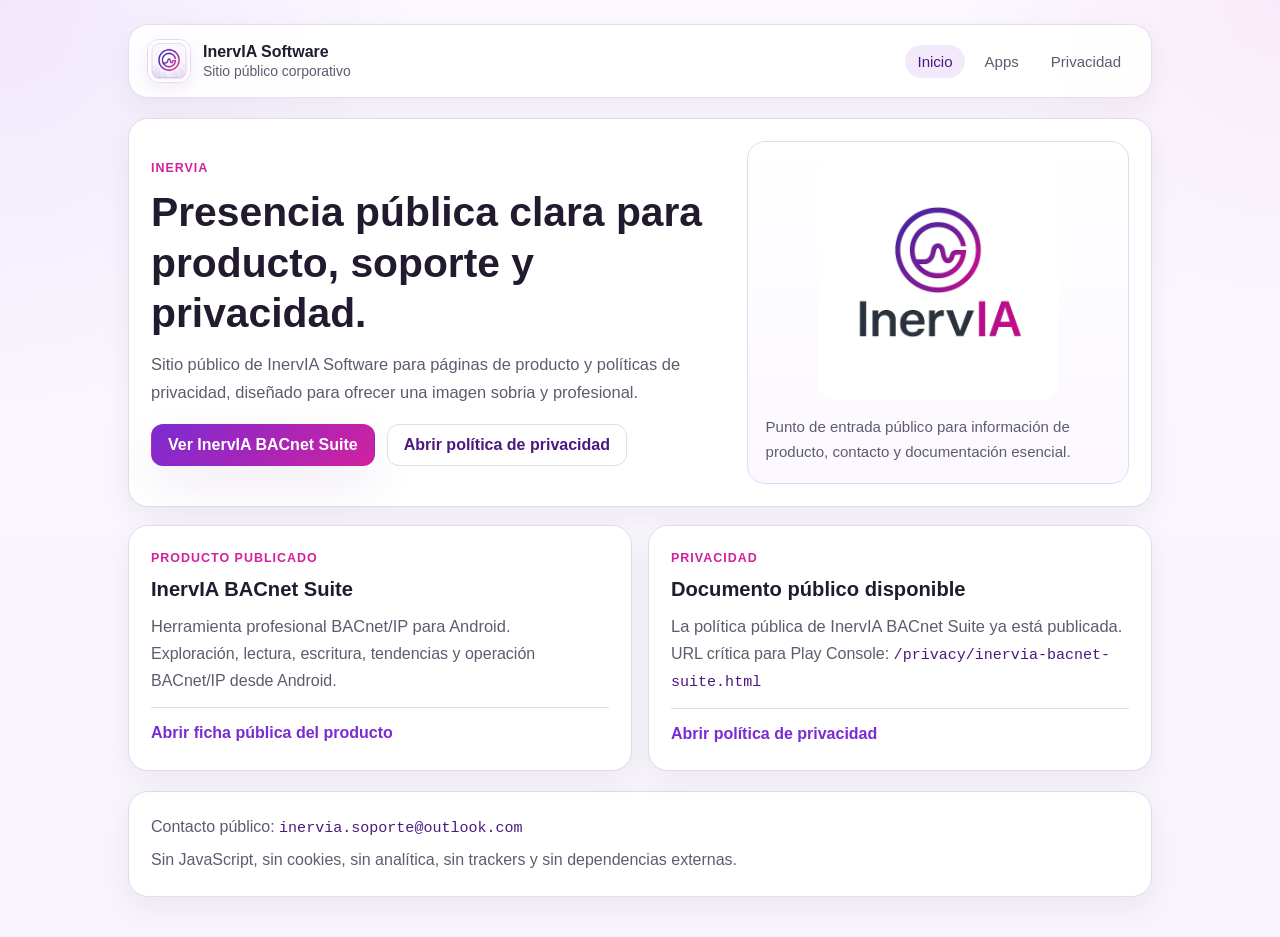
==== commit ece63d7b: "Rediseña sitio público de InervIA Software" ====
--- a/index.html
+++ b/index.html
@@ -11,13 +11,13 @@
   <link rel="stylesheet" href="/styles.css">
 </head>
 <body>
-  <div class="page">
+  <div class="page-shell">
     <header class="site-header">
       <a class="brand" href="/">
         <img class="brand-icon" src="/assets/img/inervia_app_icon.png" alt="Icono de InervIA">
         <span class="brand-copy">
           <strong>InervIA Software</strong>
-          <span>Sitio público estático</span>
+          <span>Sitio público corporativo</span>
         </span>
       </a>
       <nav class="site-nav" aria-label="Principal">
@@ -28,36 +28,51 @@
     </header>
 
     <main>
-      <section class="card">
-        <p class="eyebrow">Inicio</p>
-        <h1>InervIA Software</h1>
-        <p class="lead">
-          Sitio público de InervIA Software para páginas de producto y políticas de privacidad.
-        </p>
-        <div class="actions">
-          <a class="button button-primary" href="/apps/inervia-bacnet-suite.html">InervIA BACnet Suite</a>
-          <a class="button" href="/privacy/inervia-bacnet-suite.html">Política de privacidad</a>
+      <section class="hero-panel">
+        <div class="hero-grid">
+          <div>
+            <p class="eyebrow">InervIA</p>
+            <h1>Presencia pública clara para producto, soporte y privacidad.</h1>
+            <p class="lead">
+              Sitio público de InervIA Software para páginas de producto y políticas de
+              privacidad, diseñado para ofrecer una imagen sobria y profesional.
+            </p>
+            <div class="hero-actions">
+              <a class="button button-primary" href="/apps/inervia-bacnet-suite.html">Ver InervIA BACnet Suite</a>
+              <a class="button" href="/privacy/inervia-bacnet-suite.html">Abrir política de privacidad</a>
+            </div>
+          </div>
+
+          <aside class="brand-card">
+            <img class="logo-mark" src="/assets/img/inervia_logo_light.jpg" alt="Logotipo de InervIA Software">
+            <p>
+              Punto de entrada público para información de producto, contacto y
+              documentación esencial.
+            </p>
+          </aside>
         </div>
       </section>
 
-      <section class="grid grid-2">
-        <article class="section-card">
-          <p class="eyebrow">Producto</p>
+      <section class="info-grid">
+        <article class="section-panel">
+          <p class="eyebrow">Producto publicado</p>
           <h2>InervIA BACnet Suite</h2>
           <p class="lead">Herramienta profesional BACnet/IP para Android.</p>
           <p>Exploración, lectura, escritura, tendencias y operación BACnet/IP desde Android.</p>
+          <p class="metric-line"><a href="/apps/inervia-bacnet-suite.html">Abrir ficha pública del producto</a></p>
         </article>
 
-        <article class="section-card">
+        <article class="section-panel">
           <p class="eyebrow">Privacidad</p>
-          <h2>Política disponible</h2>
+          <h2>Documento público disponible</h2>
           <p class="lead">La política pública de InervIA BACnet Suite ya está publicada.</p>
           <p>URL crítica para Play Console: <span class="inline-code">/privacy/inervia-bacnet-suite.html</span></p>
+          <p class="metric-line"><a href="/privacy/inervia-bacnet-suite.html">Abrir política de privacidad</a></p>
         </article>
       </section>
     </main>
 
-    <footer class="footer">
+    <footer class="footer-panel">
       <p>Contacto público: <span class="inline-code">inervia.soporte@outlook.com</span></p>
       <p>Sin JavaScript, sin cookies, sin analítica, sin trackers y sin dependencias externas.</p>
     </footer>
--- a/styles.css
+++ b/styles.css
@@ -1,16 +1,20 @@
 :root {
   --bg: #f7f4fb;
   --surface: #ffffff;
-  --surface-soft: #fcfaff;
-  --text: #2b2235;
-  --text-muted: #5f5b6e;
-  --brand: #7b2bd2;
-  --brand-dark: #221b2f;
+  --surface-soft: #fbf8ff;
+  --primary: #7b2bd2;
+  --primary-dark: #4b197f;
   --accent: #d1219f;
+  --text: #221b2f;
+  --muted: #5f5b6e;
   --border: #e5d9f2;
-  --shadow: 0 8px 24px rgba(43, 34, 53, 0.06);
-  --max-width: 980px;
-  --radius: 14px;
+  --success: #19764f;
+  --shadow-sm: 0 10px 28px rgba(34, 27, 47, 0.06);
+  --shadow-lg: 0 20px 48px rgba(75, 25, 127, 0.08);
+  --radius-lg: 20px;
+  --radius-md: 14px;
+  --radius-sm: 10px;
+  --max-width: 1024px;
 }
 
 * {
@@ -25,7 +29,10 @@
   margin: 0;
   font-family: "Segoe UI", Tahoma, Geneva, Verdana, sans-serif;
   color: var(--text);
-  background: var(--bg);
+  background:
+    radial-gradient(circle at top left, rgba(123, 43, 210, 0.08), transparent 26rem),
+    radial-gradient(circle at top right, rgba(209, 33, 159, 0.06), transparent 20rem),
+    linear-gradient(180deg, #fbf8ff 0%, var(--bg) 100%);
 }
 
 img {
@@ -34,7 +41,7 @@
 }
 
 a {
-  color: var(--brand);
+  color: var(--primary);
   text-decoration: none;
 }
 
@@ -43,10 +50,10 @@
   text-decoration: underline;
 }
 
-.page {
+.page-shell {
   width: min(calc(100% - 32px), var(--max-width));
   margin: 0 auto;
-  padding: 20px 0 36px;
+  padding: 24px 0 40px;
 }
 
 .site-header {
@@ -55,10 +62,10 @@
   justify-content: space-between;
   gap: 16px;
   padding: 14px 18px;
-  background: var(--surface);
-  border: 1px solid var(--border);
-  border-radius: var(--radius);
-  box-shadow: var(--shadow);
+  background: rgba(255, 255, 255, 0.92);
+  border: 1px solid rgba(229, 217, 242, 0.92);
+  border-radius: var(--radius-lg);
+  box-shadow: var(--shadow-sm);
 }
 
 .brand {
@@ -70,14 +77,15 @@
 }
 
 .brand-icon {
-  width: 48px;
-  height: 48px;
+  width: 44px;
+  height: 44px;
   max-width: 48px;
   max-height: 48px;
   border-radius: 12px;
   border: 1px solid var(--border);
   background: #ffffff;
   object-fit: contain;
+  box-shadow: 0 6px 18px rgba(75, 25, 127, 0.08);
 }
 
 .brand-copy {
@@ -87,65 +95,64 @@
 .brand-copy strong {
   display: block;
   font-size: 1rem;
-  line-height: 1.2;
-  color: var(--brand-dark);
+  line-height: 1.15;
+  color: var(--text);
 }
 
 .brand-copy span {
   display: block;
   margin-top: 2px;
-  font-size: 0.88rem;
-  color: var(--text-muted);
+  font-size: 0.87rem;
+  color: var(--muted);
 }
 
 .site-nav {
   display: flex;
-  align-items: center;
+  flex-wrap: wrap;
   gap: 8px;
-  flex-wrap: wrap;
 }
 
 .site-nav a {
-  padding: 8px 10px;
-  border-radius: 10px;
-  color: var(--text-muted);
-  font-size: 0.95rem;
+  padding: 8px 12px;
+  border-radius: 999px;
+  color: var(--muted);
+  font-size: 0.94rem;
 }
 
 .site-nav a.is-current,
 .site-nav a:hover,
 .site-nav a:focus-visible {
-  background: #f1e9fb;
-  color: var(--brand-dark);
+  background: #f2eafb;
+  color: var(--primary-dark);
   text-decoration: none;
 }
 
-.card,
-.section-card,
-.list-card,
-.article-card,
-.aside-card,
-.footer {
+.hero-panel,
+.section-panel,
+.list-panel,
+.article-panel,
+.aside-panel,
+.footer-panel {
   background: var(--surface);
   border: 1px solid var(--border);
-  border-radius: var(--radius);
-  box-shadow: var(--shadow);
-}
-
-.card,
-.section-card,
-.list-card,
-.article-card,
-.aside-card,
-.footer {
-  padding: 20px;
-}
-
-.card,
+  border-radius: var(--radius-lg);
+  box-shadow: var(--shadow-sm);
+}
+
+.hero-panel,
+.section-panel,
+.list-panel,
+.article-panel,
+.aside-panel,
+.footer-panel {
+  padding: 22px;
+}
+
+.hero-panel,
+.grid,
 .article-layout,
-.grid,
-.footer {
-  margin-top: 18px;
+.footer-panel {
+  margin-top: 20px;
 }
 
 .eyebrow {
@@ -161,26 +168,26 @@
 h2,
 h3 {
   margin: 0;
-  color: var(--brand-dark);
-  line-height: 1.3;
+  color: var(--text);
+  line-height: 1.24;
 }
 
 h1 {
-  font-size: 1.7rem;
+  font-size: clamp(1.8rem, 2vw + 1rem, 2.55rem);
 }
 
 h2 {
-  font-size: 1.18rem;
+  font-size: 1.26rem;
 }
 
 h3 {
-  font-size: 1rem;
+  font-size: 1.04rem;
 }
 
 p,
 li {
-  color: var(--text-muted);
-  line-height: 1.65;
+  color: var(--muted);
+  line-height: 1.68;
 }
 
 p {
@@ -190,152 +197,256 @@
 .lead {
   margin-top: 12px;
   max-width: 64ch;
-}
-
-.actions {
+  font-size: 1.03rem;
+}
+
+.subtle {
+  color: var(--muted);
+}
+
+.hero-grid {
+  display: grid;
+  grid-template-columns: minmax(0, 1.35fr) minmax(240px, 0.9fr);
+  gap: 22px;
+  align-items: center;
+}
+
+.hero-actions {
   display: flex;
-  gap: 10px;
   flex-wrap: wrap;
-  margin-top: 16px;
+  gap: 12px;
+  margin-top: 18px;
 }
 
 .button {
   display: inline-flex;
   align-items: center;
   justify-content: center;
-  min-height: 40px;
-  padding: 0 14px;
-  border: 1px solid var(--border);
-  border-radius: 10px;
+  min-height: 42px;
+  padding: 0 16px;
+  border: 1px solid var(--border);
+  border-radius: 12px;
   background: #ffffff;
-  color: var(--brand-dark);
+  color: var(--primary-dark);
   font-weight: 600;
 }
 
 .button-primary {
-  background: var(--brand);
-  border-color: var(--brand);
+  background: linear-gradient(135deg, var(--primary) 0%, var(--accent) 100%);
+  border-color: transparent;
   color: #ffffff;
-}
-
-.media-row {
-  display: flex;
-  align-items: flex-start;
-  gap: 16px;
-}
-
-.media-row img.app-icon {
-  width: 72px;
-  height: 72px;
+  box-shadow: var(--shadow-lg);
+}
+
+.brand-card {
+  padding: 18px;
+  border: 1px solid var(--border);
+  border-radius: 18px;
+  background: linear-gradient(180deg, #ffffff 0%, var(--surface-soft) 100%);
+}
+
+.brand-card img.logo-mark {
+  width: min(100%, 240px);
+  margin: 0 auto;
   border-radius: 16px;
+}
+
+.brand-card img.app-icon {
+  width: 84px;
+  height: 84px;
+  margin-top: 16px;
+  border-radius: 18px;
   border: 1px solid var(--border);
   object-fit: contain;
   background: #ffffff;
-  flex: 0 0 72px;
+}
+
+.brand-card p {
+  margin-top: 14px;
+  font-size: 0.94rem;
 }
 
 .grid {
   display: grid;
-  gap: 16px;
+  gap: 18px;
 }
 
 .grid-2 {
   grid-template-columns: repeat(2, minmax(0, 1fr));
 }
 
+.info-grid {
+  display: grid;
+  gap: 16px;
+  grid-template-columns: repeat(2, minmax(0, 1fr));
+  margin-top: 18px;
+}
+
+.metric-line {
+  margin-top: 12px;
+  padding-top: 12px;
+  border-top: 1px solid var(--border);
+  color: var(--text);
+  font-weight: 600;
+}
+
 .list {
   list-style: none;
+  margin: 0;
   padding: 0;
-  margin: 0;
-  display: grid;
-  gap: 12px;
+  display: grid;
+  gap: 14px;
 }
 
 .list li {
-  padding: 14px 16px;
+  padding: 16px 18px;
   background: var(--surface-soft);
   border: 1px solid var(--border);
-  border-radius: 12px;
+  border-radius: var(--radius-md);
 }
 
 .list li p {
   margin-top: 6px;
 }
 
+.list li a {
+  color: var(--text);
+}
+
+.product-hero {
+  display: grid;
+  grid-template-columns: 88px minmax(0, 1fr);
+  gap: 18px;
+  align-items: start;
+}
+
+.product-hero .app-icon {
+  width: 88px;
+  height: 88px;
+  border-radius: 20px;
+  border: 1px solid var(--border);
+  background: #ffffff;
+  object-fit: contain;
+}
+
 .article-layout {
   display: grid;
-  grid-template-columns: minmax(0, 1fr) 280px;
+  grid-template-columns: minmax(0, 1.55fr) minmax(250px, 0.85fr);
   gap: 18px;
-}
-
-.article-card section + section,
-.aside-card section + section {
-  margin-top: 22px;
-}
-
-.article-card h2,
-.aside-card h2 {
+  align-items: start;
+}
+
+.article-panel section + section,
+.aside-panel section + section {
+  margin-top: 24px;
+}
+
+.article-panel h2,
+.aside-panel h2 {
   margin-bottom: 10px;
 }
 
-.article-card ul,
-.aside-card ul {
+.article-panel p + p {
+  margin-top: 12px;
+}
+
+.article-panel ul,
+.aside-panel ul {
   margin: 12px 0 0;
   padding-left: 20px;
 }
 
+.article-panel li + li,
+.aside-panel li + li {
+  margin-top: 8px;
+}
+
 .callout {
-  padding: 14px 15px;
-  background: #fbf7ff;
+  padding: 16px;
+  background: linear-gradient(180deg, rgba(123, 43, 210, 0.04), rgba(209, 33, 159, 0.02));
   border: 1px solid var(--border);
   border-left: 4px solid var(--accent);
-  border-radius: 12px;
+  border-radius: var(--radius-md);
+}
+
+.summary-list {
+  list-style: none;
+  margin: 0;
+  padding: 0;
+  display: grid;
+  gap: 10px;
+}
+
+.summary-list li {
+  padding-bottom: 10px;
+  border-bottom: 1px solid var(--border);
+}
+
+.summary-list li:last-child {
+  padding-bottom: 0;
+  border-bottom: 0;
 }
 
 .inline-code {
   font-family: Consolas, "Courier New", monospace;
-  color: var(--brand-dark);
+  color: var(--primary-dark);
   font-size: 0.94em;
 }
 
-.footer p + p {
+.footer-panel p + p {
   margin-top: 6px;
 }
 
-@media (max-width: 860px) {
-  .site-header,
-  .media-row {
-    flex-direction: column;
-    align-items: flex-start;
-  }
-
+@media (max-width: 900px) {
+  .hero-grid,
   .grid-2,
+  .info-grid,
   .article-layout {
     grid-template-columns: 1fr;
   }
+
+  .product-hero {
+    grid-template-columns: 72px minmax(0, 1fr);
+  }
+
+  .product-hero .app-icon {
+    width: 72px;
+    height: 72px;
+  }
+}
+
+@media (max-width: 720px) {
+  .site-header {
+    align-items: flex-start;
+    flex-direction: column;
+  }
+
+  .hero-actions {
+    flex-direction: column;
+  }
+
+  .button {
+    width: 100%;
+  }
 }
 
 @media (max-width: 640px) {
-  .page {
+  .page-shell {
     width: min(calc(100% - 20px), var(--max-width));
     padding-top: 14px;
   }
 
   .site-header,
-  .card,
-  .section-card,
-  .list-card,
-  .article-card,
-  .aside-card,
-  .footer {
+  .hero-panel,
+  .section-panel,
+  .list-panel,
+  .article-panel,
+  .aside-panel,
+  .footer-panel {
     padding: 16px;
   }
 
-  .actions {
-    flex-direction: column;
-  }
-
-  .button {
-    width: 100%;
-  }
-}
+  h1 {
+    font-size: 1.7rem;
+  }
+}
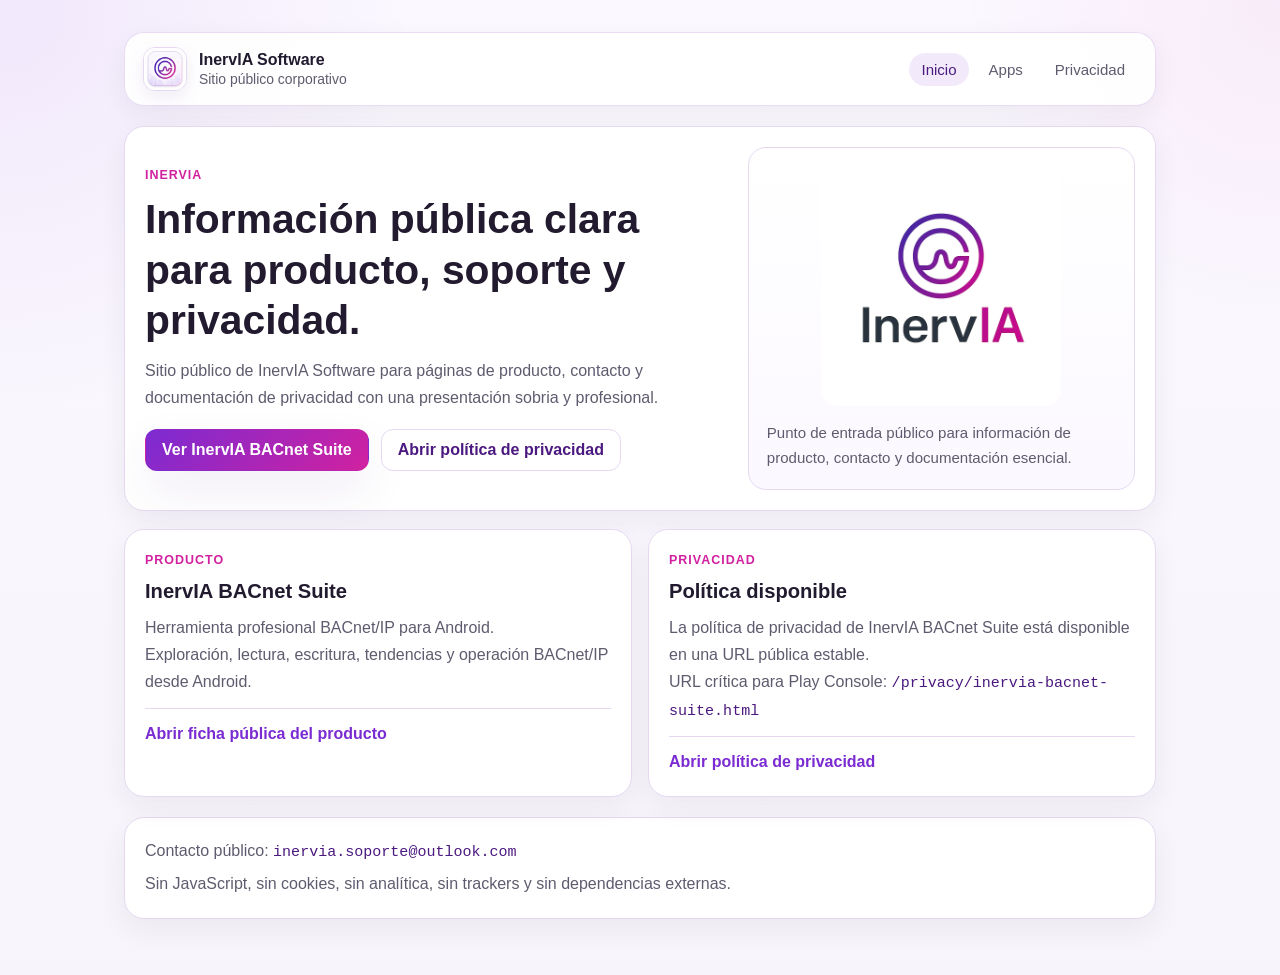
==== commit a0384d16: "Ajusta textos y proporciones de la web pública" ====
--- a/index.html
+++ b/index.html
@@ -32,10 +32,10 @@
         <div class="hero-grid">
           <div>
             <p class="eyebrow">InervIA</p>
-            <h1>Presencia pública clara para producto, soporte y privacidad.</h1>
+            <h1>Información pública clara para producto, soporte y privacidad.</h1>
             <p class="lead">
-              Sitio público de InervIA Software para páginas de producto y políticas de
-              privacidad, diseñado para ofrecer una imagen sobria y profesional.
+              Sitio público de InervIA Software para páginas de producto, contacto y
+              documentación de privacidad con una presentación sobria y profesional.
             </p>
             <div class="hero-actions">
               <a class="button button-primary" href="/apps/inervia-bacnet-suite.html">Ver InervIA BACnet Suite</a>
@@ -55,7 +55,7 @@
 
       <section class="info-grid">
         <article class="section-panel">
-          <p class="eyebrow">Producto publicado</p>
+          <p class="eyebrow">Producto</p>
           <h2>InervIA BACnet Suite</h2>
           <p class="lead">Herramienta profesional BACnet/IP para Android.</p>
           <p>Exploración, lectura, escritura, tendencias y operación BACnet/IP desde Android.</p>
@@ -64,8 +64,8 @@
 
         <article class="section-panel">
           <p class="eyebrow">Privacidad</p>
-          <h2>Documento público disponible</h2>
-          <p class="lead">La política pública de InervIA BACnet Suite ya está publicada.</p>
+          <h2>Política disponible</h2>
+          <p class="lead">La política de privacidad de InervIA BACnet Suite está disponible en una URL pública estable.</p>
           <p>URL crítica para Play Console: <span class="inline-code">/privacy/inervia-bacnet-suite.html</span></p>
           <p class="metric-line"><a href="/privacy/inervia-bacnet-suite.html">Abrir política de privacidad</a></p>
         </article>
--- a/styles.css
+++ b/styles.css
@@ -14,7 +14,7 @@
   --radius-lg: 20px;
   --radius-md: 14px;
   --radius-sm: 10px;
-  --max-width: 1024px;
+  --max-width: 1080px;
 }
 
 * {
@@ -50,10 +50,11 @@
   text-decoration: underline;
 }
 
-.page-shell {
-  width: min(calc(100% - 32px), var(--max-width));
+.page-shell,
+.page {
+  width: min(100%, var(--max-width));
   margin: 0 auto;
-  padding: 24px 0 40px;
+  padding: 32px 24px 56px;
 }
 
 .site-header {
@@ -145,12 +146,13 @@
 .article-panel,
 .aside-panel,
 .footer-panel {
-  padding: 22px;
+  padding: 20px;
 }
 
 .hero-panel,
 .grid,
 .article-layout,
+.legal-layout,
 .footer-panel {
   margin-top: 20px;
 }
@@ -196,8 +198,8 @@
 
 .lead {
   margin-top: 12px;
-  max-width: 64ch;
-  font-size: 1.03rem;
+  max-width: 60ch;
+  font-size: 1rem;
 }
 
 .subtle {
@@ -280,6 +282,147 @@
   gap: 16px;
   grid-template-columns: repeat(2, minmax(0, 1fr));
   margin-top: 18px;
+}
+
+.stack {
+  display: grid;
+  gap: 18px;
+  margin-top: 18px;
+}
+
+.section-header {
+  display: flex;
+  align-items: flex-start;
+  justify-content: space-between;
+  gap: 16px;
+  flex-wrap: wrap;
+}
+
+.status-badge {
+  display: inline-flex;
+  align-items: center;
+  gap: 8px;
+  min-height: 34px;
+  padding: 0 12px;
+  border: 1px solid rgba(25, 118, 79, 0.18);
+  border-radius: 999px;
+  background: rgba(25, 118, 79, 0.08);
+  color: var(--success);
+  font-size: 0.9rem;
+  font-weight: 600;
+}
+
+.meta-links {
+  display: flex;
+  flex-wrap: wrap;
+  gap: 10px 18px;
+  margin-top: 14px;
+}
+
+.meta-links a,
+.meta-links span {
+  color: var(--muted);
+  font-size: 0.95rem;
+}
+
+.feature-grid {
+  display: grid;
+  gap: 16px;
+  grid-template-columns: repeat(2, minmax(0, 1fr));
+}
+
+.feature-card {
+  padding: 18px;
+  background: var(--surface-soft);
+  border: 1px solid var(--border);
+  border-radius: var(--radius-md);
+}
+
+.feature-card h3 {
+  margin-bottom: 8px;
+}
+
+.flow-list {
+  list-style: none;
+  margin: 0;
+  padding: 0;
+  display: grid;
+  gap: 14px;
+}
+
+.flow-list li {
+  display: grid;
+  grid-template-columns: 42px minmax(0, 1fr);
+  gap: 14px;
+  align-items: start;
+  padding: 16px 18px;
+  background: var(--surface-soft);
+  border: 1px solid var(--border);
+  border-radius: var(--radius-md);
+}
+
+.flow-step {
+  display: inline-flex;
+  align-items: center;
+  justify-content: center;
+  width: 42px;
+  height: 42px;
+  border-radius: 50%;
+  background: linear-gradient(135deg, rgba(123, 43, 210, 0.12), rgba(209, 33, 159, 0.12));
+  color: var(--primary-dark);
+  font-weight: 700;
+}
+
+.flow-content strong {
+  display: block;
+  color: var(--text);
+  margin-bottom: 4px;
+}
+
+.gallery-grid {
+  display: grid;
+  gap: 16px;
+  grid-template-columns: repeat(auto-fit, minmax(180px, 1fr));
+}
+
+.shot-card {
+  overflow: hidden;
+  background: var(--surface-soft);
+  border: 1px solid var(--border);
+  border-radius: var(--radius-md);
+}
+
+.shot-frame {
+  padding: 12px;
+  min-height: 0;
+  background: linear-gradient(180deg, rgba(123, 43, 210, 0.04), rgba(255, 255, 255, 0));
+}
+
+.shot-frame img {
+  display: block;
+  width: auto;
+  max-width: 100%;
+  max-height: 320px;
+  margin: 0 auto;
+  object-fit: contain;
+  border-radius: 12px;
+  border: 1px solid rgba(229, 217, 242, 0.88);
+  box-shadow: var(--shadow-sm);
+}
+
+.shot-caption {
+  padding: 0 16px 16px;
+}
+
+.shot-caption strong {
+  display: block;
+  margin-bottom: 6px;
+  color: var(--text);
+  font-size: 0.98rem;
+}
+
+.shot-caption p {
+  font-size: 0.93rem;
 }
 
 .metric-line {
@@ -313,11 +456,39 @@
   color: var(--text);
 }
 
+.linked-card {
+  display: block;
+  color: inherit;
+}
+
+.linked-card:hover,
+.linked-card:focus-visible {
+  text-decoration: none;
+}
+
+.linked-card h3 {
+  transition: color 180ms ease;
+}
+
+.linked-card:hover h3,
+.linked-card:focus-visible h3 {
+  color: var(--primary-dark);
+}
+
+.list-link {
+  display: inline-flex;
+  align-items: center;
+  margin-top: 12px;
+  color: var(--primary);
+  font-size: 0.95rem;
+  font-weight: 600;
+}
+
 .product-hero {
   display: grid;
   grid-template-columns: 88px minmax(0, 1fr);
   gap: 18px;
-  align-items: start;
+  align-items: center;
 }
 
 .product-hero .app-icon {
@@ -329,6 +500,10 @@
   object-fit: contain;
 }
 
+.product-hero .lead {
+  max-width: 76ch;
+}
+
 .article-layout {
   display: grid;
   grid-template-columns: minmax(0, 1.55fr) minmax(250px, 0.85fr);
@@ -336,28 +511,62 @@
   align-items: start;
 }
 
+.legal-layout {
+  display: grid;
+  grid-template-columns: minmax(0, 1fr) 300px;
+  gap: 28px;
+  align-items: start;
+}
+
+.legal-document {
+  max-width: 820px;
+  justify-self: start;
+  background: #ffffff;
+  border: 1px solid var(--border);
+  border-radius: 18px;
+  padding: 32px;
+  box-shadow: var(--shadow-sm);
+}
+
+.legal-sidebar {
+  background: #ffffff;
+  border: 1px solid var(--border);
+  border-radius: 18px;
+  padding: 24px;
+  box-shadow: var(--shadow-sm);
+}
+
 .article-panel section + section,
-.aside-panel section + section {
+.aside-panel section + section,
+.legal-document section + section,
+.legal-sidebar section + section {
   margin-top: 24px;
 }
 
 .article-panel h2,
-.aside-panel h2 {
+.aside-panel h2,
+.legal-document h2,
+.legal-sidebar h2 {
   margin-bottom: 10px;
 }
 
-.article-panel p + p {
+.article-panel p + p,
+.legal-document p + p {
   margin-top: 12px;
 }
 
 .article-panel ul,
-.aside-panel ul {
+.aside-panel ul,
+.legal-document ul,
+.legal-sidebar ul {
   margin: 12px 0 0;
   padding-left: 20px;
 }
 
 .article-panel li + li,
-.aside-panel li + li {
+.aside-panel li + li,
+.legal-document li + li,
+.legal-sidebar li + li {
   margin-top: 8px;
 }
 
@@ -401,7 +610,9 @@
   .hero-grid,
   .grid-2,
   .info-grid,
-  .article-layout {
+  .feature-grid,
+  .article-layout,
+  .legal-layout {
     grid-template-columns: 1fr;
   }
 
@@ -431,9 +642,9 @@
 }
 
 @media (max-width: 640px) {
-  .page-shell {
-    width: min(calc(100% - 20px), var(--max-width));
-    padding-top: 14px;
+  .page-shell,
+  .page {
+    padding: 20px 16px 40px;
   }
 
   .site-header,
@@ -442,6 +653,8 @@
   .list-panel,
   .article-panel,
   .aside-panel,
+  .legal-document,
+  .legal-sidebar,
   .footer-panel {
     padding: 16px;
   }
@@ -449,4 +662,8 @@
   h1 {
     font-size: 1.7rem;
   }
-}
+
+  .shot-frame img {
+    max-height: 240px;
+  }
+}
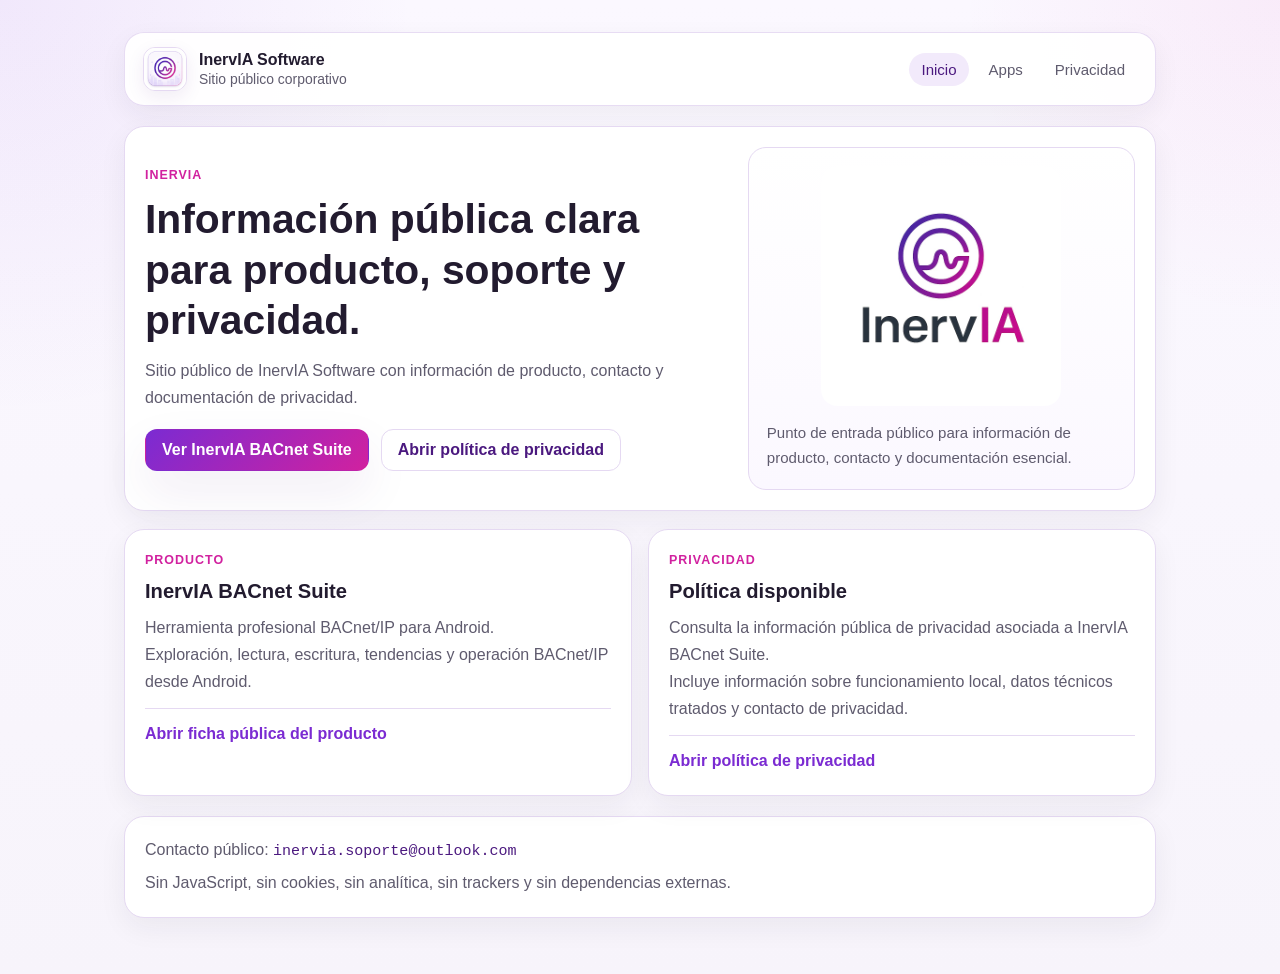
==== commit de00da4b: "Ajusta textos y proporciones 2" ====
--- a/index.html
+++ b/index.html
@@ -34,8 +34,8 @@
             <p class="eyebrow">InervIA</p>
             <h1>Información pública clara para producto, soporte y privacidad.</h1>
             <p class="lead">
-              Sitio público de InervIA Software para páginas de producto, contacto y
-              documentación de privacidad con una presentación sobria y profesional.
+              Sitio público de InervIA Software con información de producto, contacto y
+              documentación de privacidad.
             </p>
             <div class="hero-actions">
               <a class="button button-primary" href="/apps/inervia-bacnet-suite.html">Ver InervIA BACnet Suite</a>
@@ -65,8 +65,8 @@
         <article class="section-panel">
           <p class="eyebrow">Privacidad</p>
           <h2>Política disponible</h2>
-          <p class="lead">La política de privacidad de InervIA BACnet Suite está disponible en una URL pública estable.</p>
-          <p>URL crítica para Play Console: <span class="inline-code">/privacy/inervia-bacnet-suite.html</span></p>
+          <p class="lead">Consulta la información pública de privacidad asociada a InervIA BACnet Suite.</p>
+          <p>Incluye información sobre funcionamiento local, datos técnicos tratados y contacto de privacidad.</p>
           <p class="metric-line"><a href="/privacy/inervia-bacnet-suite.html">Abrir política de privacidad</a></p>
         </article>
       </section>
--- a/styles.css
+++ b/styles.css
@@ -342,6 +342,10 @@
   margin-bottom: 8px;
 }
 
+.feature-card p {
+  font-size: 0.97rem;
+}
+
 .flow-list {
   list-style: none;
   margin: 0;
@@ -355,7 +359,7 @@
   grid-template-columns: 42px minmax(0, 1fr);
   gap: 14px;
   align-items: start;
-  padding: 16px 18px;
+  padding: 15px 16px;
   background: var(--surface-soft);
   border: 1px solid var(--border);
   border-radius: var(--radius-md);
@@ -423,6 +427,7 @@
 
 .shot-caption p {
   font-size: 0.93rem;
+  line-height: 1.58;
 }
 
 .metric-line {
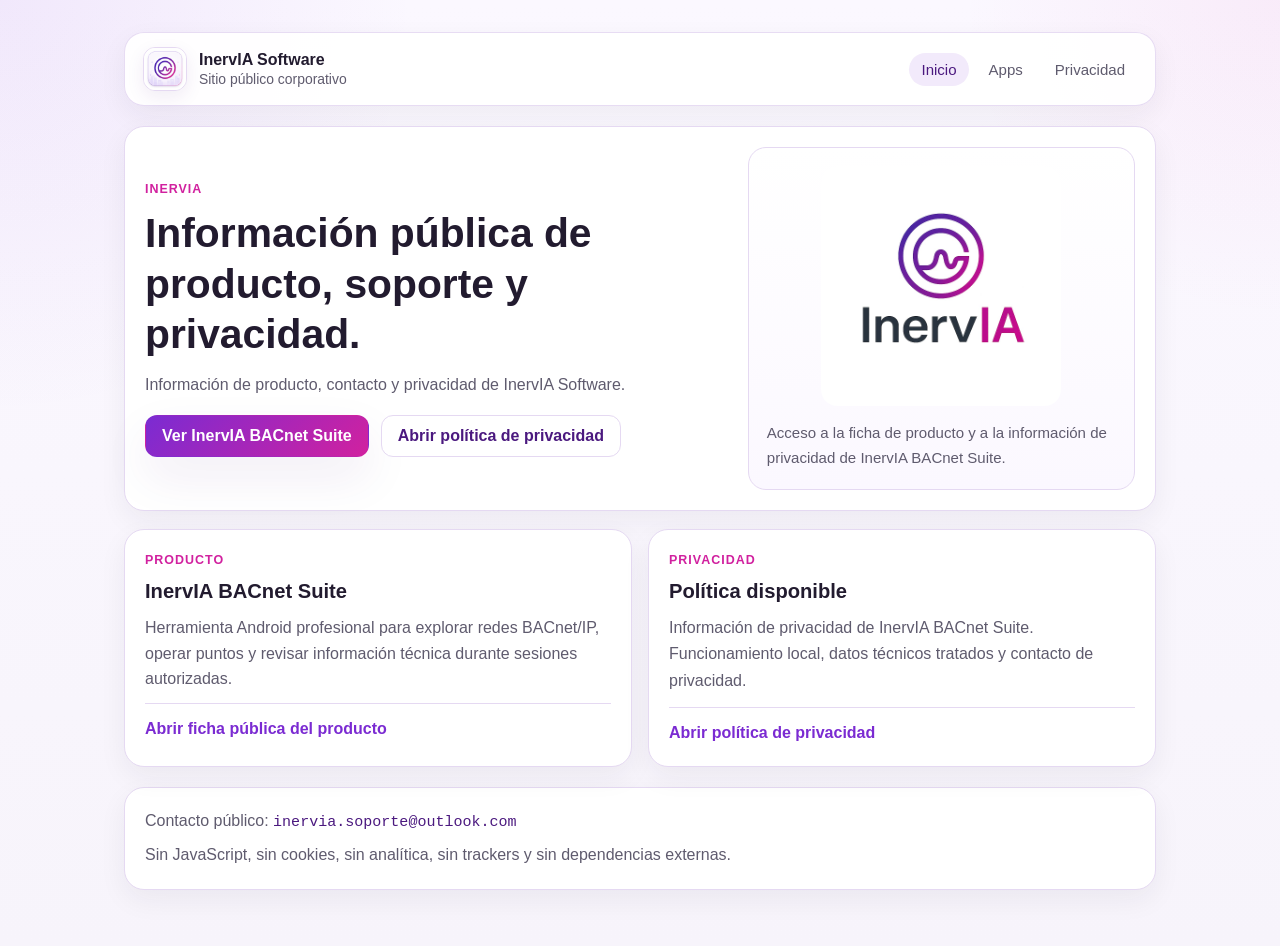
==== commit 6654a29b: "Ajusta textos y enlaces de la portada pública" ====
--- a/index.html
+++ b/index.html
@@ -32,23 +32,17 @@
         <div class="hero-grid">
           <div>
             <p class="eyebrow">InervIA</p>
-            <h1>Información pública clara para producto, soporte y privacidad.</h1>
-            <p class="lead">
-              Sitio público de InervIA Software con información de producto, contacto y
-              documentación de privacidad.
-            </p>
+            <h1>Información pública de producto, soporte y privacidad.</h1>
+            <p class="lead">Información de producto, contacto y privacidad de InervIA Software.</p>
             <div class="hero-actions">
               <a class="button button-primary" href="/apps/inervia-bacnet-suite.html">Ver InervIA BACnet Suite</a>
-              <a class="button" href="/privacy/inervia-bacnet-suite.html">Abrir política de privacidad</a>
+              <a class="button" href="/privacy/">Abrir política de privacidad</a>
             </div>
           </div>
 
           <aside class="brand-card">
             <img class="logo-mark" src="/assets/img/inervia_logo_light.jpg" alt="Logotipo de InervIA Software">
-            <p>
-              Punto de entrada público para información de producto, contacto y
-              documentación esencial.
-            </p>
+            <p>Acceso a la ficha de producto y a la información de privacidad de InervIA BACnet Suite.</p>
           </aside>
         </div>
       </section>
@@ -57,17 +51,16 @@
         <article class="section-panel">
           <p class="eyebrow">Producto</p>
           <h2>InervIA BACnet Suite</h2>
-          <p class="lead">Herramienta profesional BACnet/IP para Android.</p>
-          <p>Exploración, lectura, escritura, tendencias y operación BACnet/IP desde Android.</p>
+          <p class="lead">Herramienta Android profesional para explorar redes BACnet/IP, operar puntos y revisar información técnica durante sesiones autorizadas.</p>
           <p class="metric-line"><a href="/apps/inervia-bacnet-suite.html">Abrir ficha pública del producto</a></p>
         </article>
 
         <article class="section-panel">
           <p class="eyebrow">Privacidad</p>
           <h2>Política disponible</h2>
-          <p class="lead">Consulta la información pública de privacidad asociada a InervIA BACnet Suite.</p>
-          <p>Incluye información sobre funcionamiento local, datos técnicos tratados y contacto de privacidad.</p>
-          <p class="metric-line"><a href="/privacy/inervia-bacnet-suite.html">Abrir política de privacidad</a></p>
+          <p class="lead">Información de privacidad de InervIA BACnet Suite.</p>
+          <p>Funcionamiento local, datos técnicos tratados y contacto de privacidad.</p>
+          <p class="metric-line"><a href="/privacy/">Abrir política de privacidad</a></p>
         </article>
       </section>
     </main>
--- a/styles.css
+++ b/styles.css
@@ -198,8 +198,9 @@
 
 .lead {
   margin-top: 12px;
-  max-width: 60ch;
+  max-width: 100%;
   font-size: 1rem;
+  line-height: 1.58;
 }
 
 .subtle {
@@ -386,7 +387,7 @@
 .gallery-grid {
   display: grid;
   gap: 16px;
-  grid-template-columns: repeat(auto-fit, minmax(180px, 1fr));
+  grid-template-columns: repeat(2, minmax(0, 1fr));
 }
 
 .shot-card {
@@ -506,7 +507,7 @@
 }
 
 .product-hero .lead {
-  max-width: 76ch;
+  max-width: 100%;
 }
 
 .article-layout {
@@ -607,6 +608,17 @@
   font-size: 0.94em;
 }
 
+
+.hero-panel p,
+.section-panel p,
+.list-panel p,
+.footer-panel p,
+.feature-card p,
+.flow-content p,
+.shot-caption p,
+.callout p {
+  max-width: 100%;
+}
 .footer-panel p + p {
   margin-top: 6px;
 }
@@ -616,6 +628,7 @@
   .grid-2,
   .info-grid,
   .feature-grid,
+  .gallery-grid,
   .article-layout,
   .legal-layout {
     grid-template-columns: 1fr;
